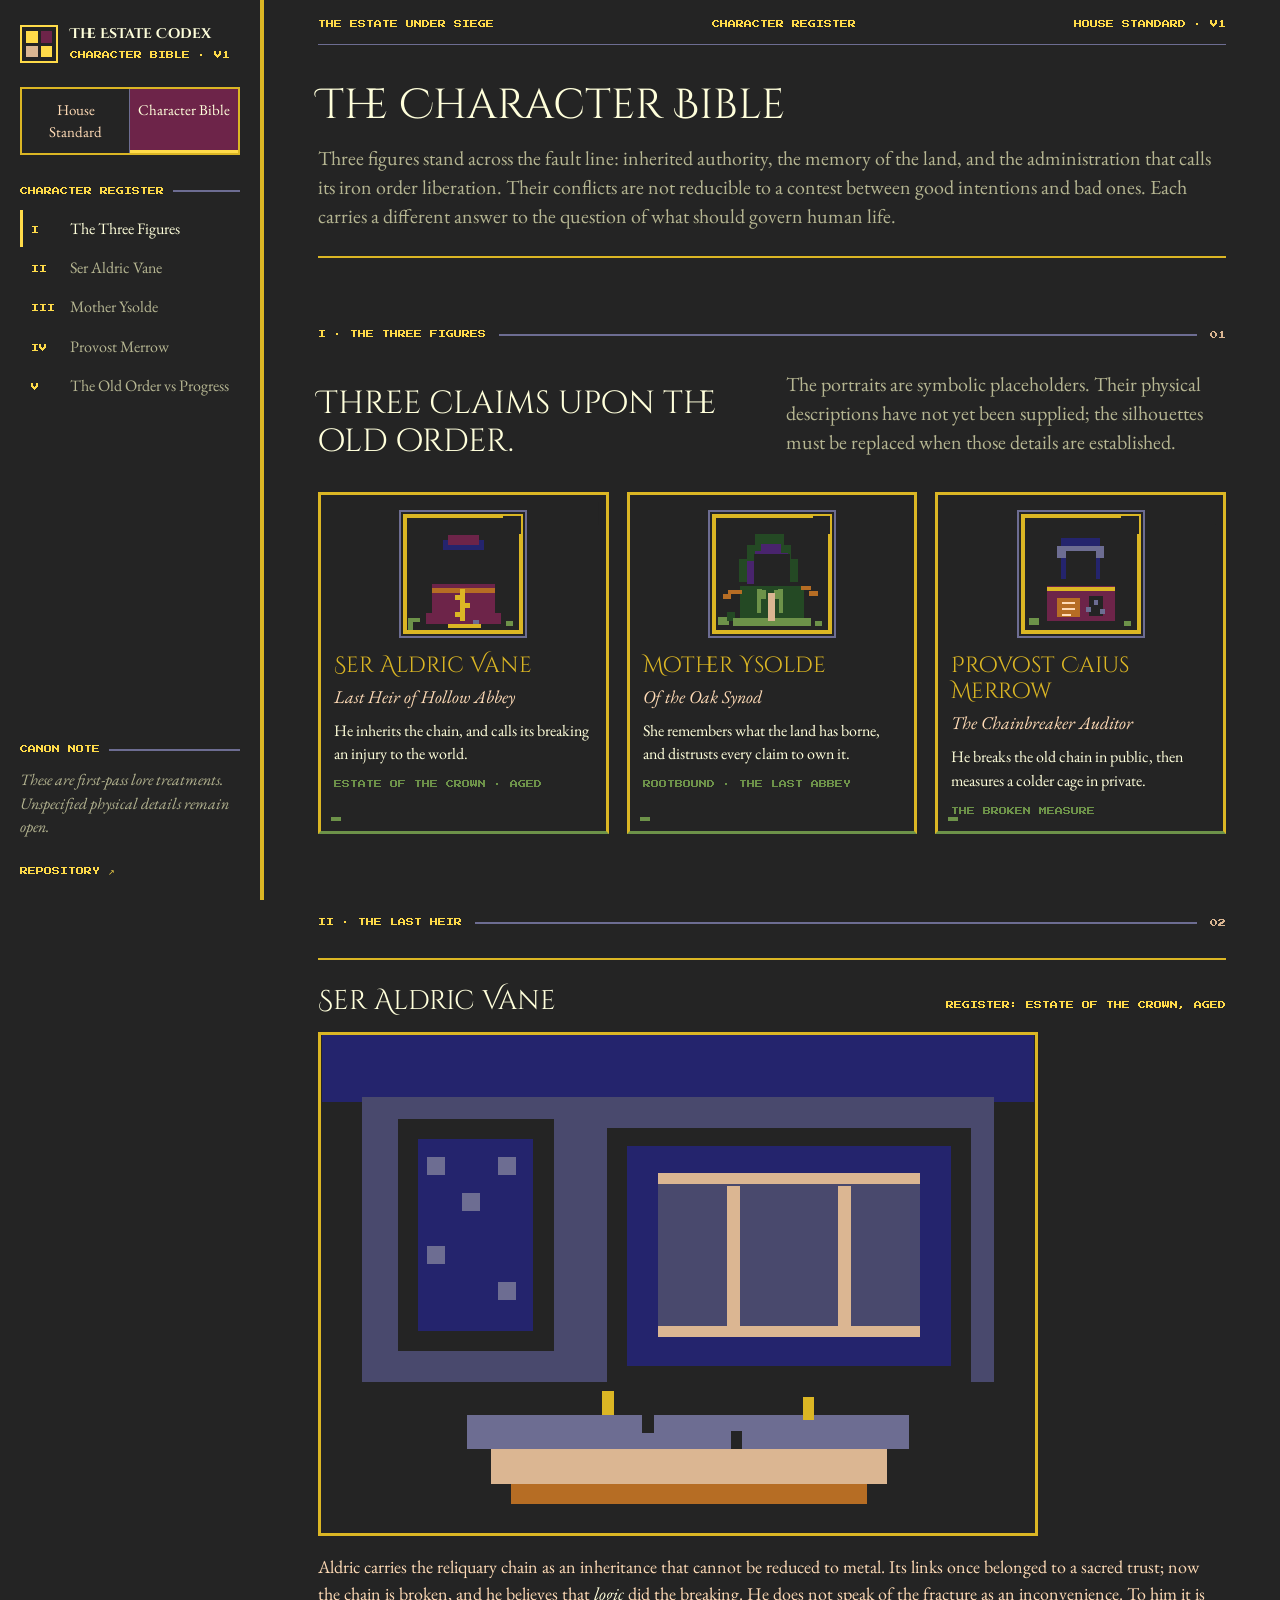
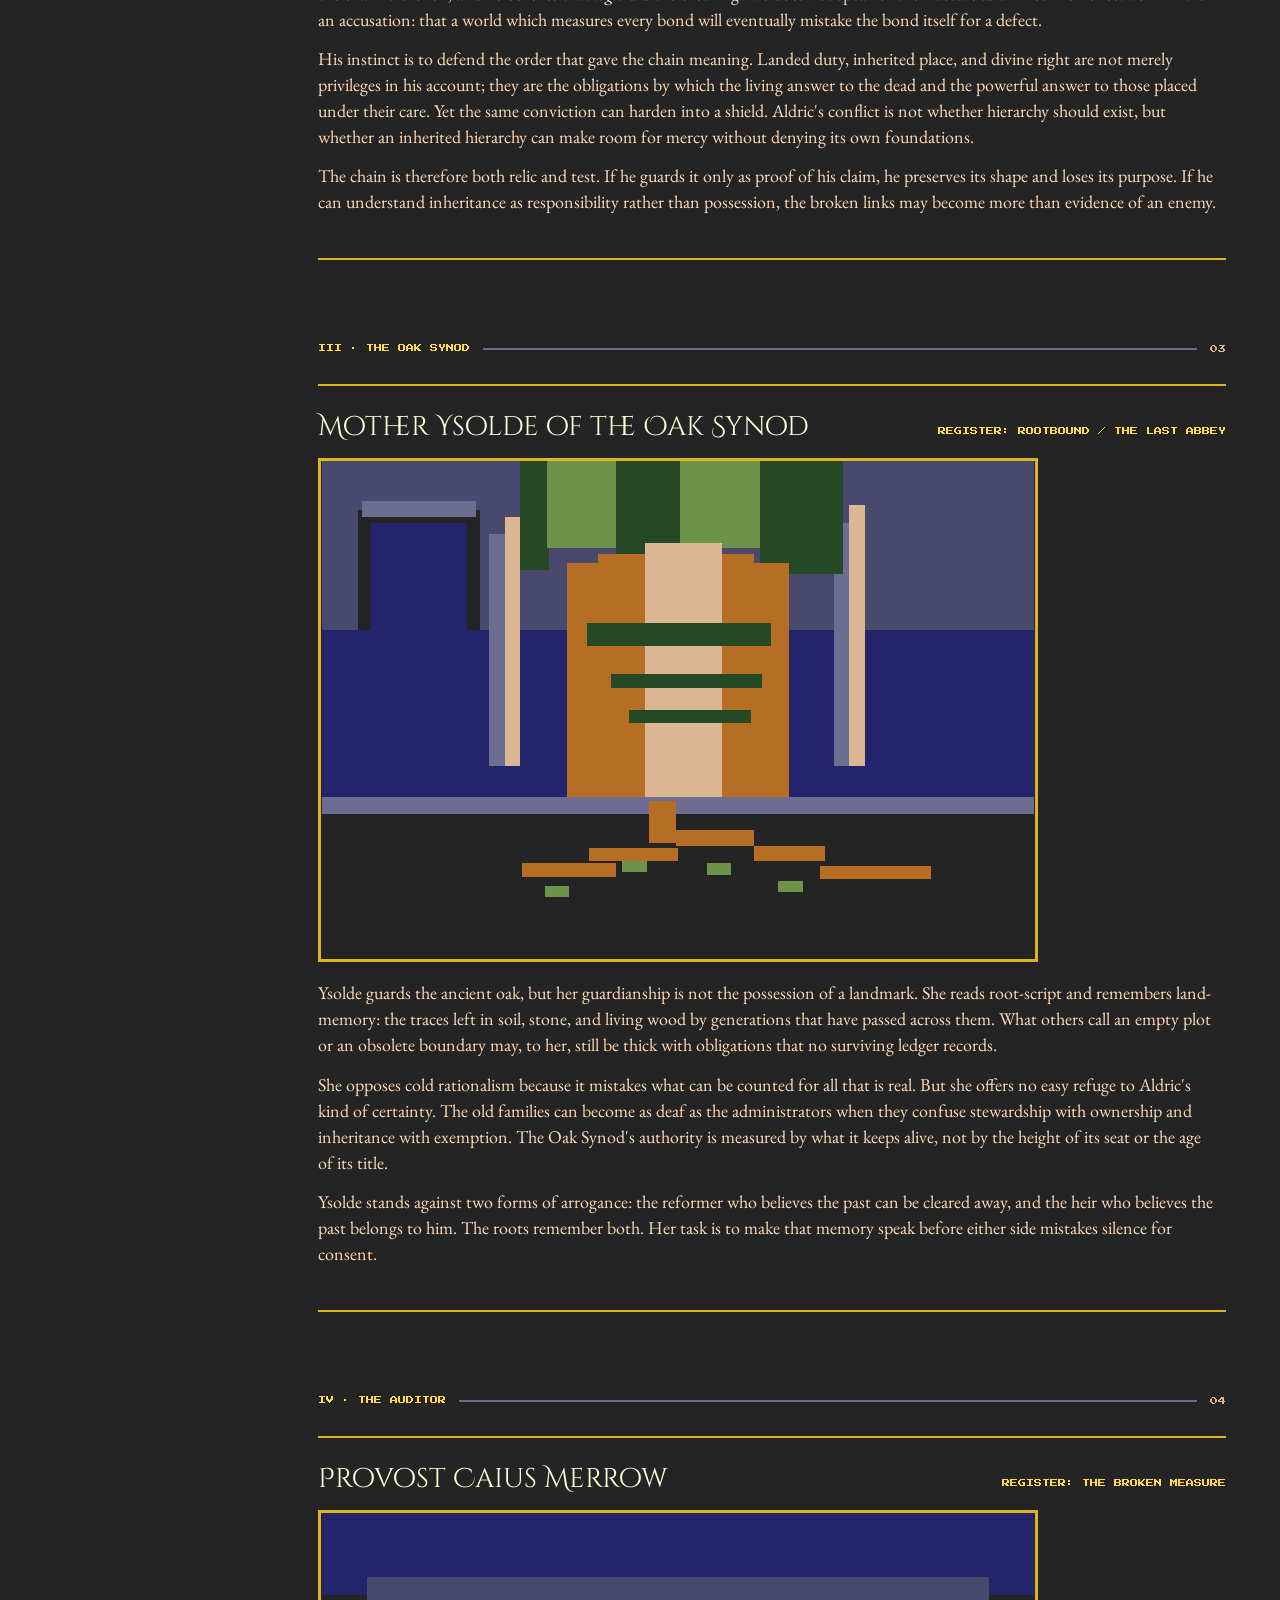
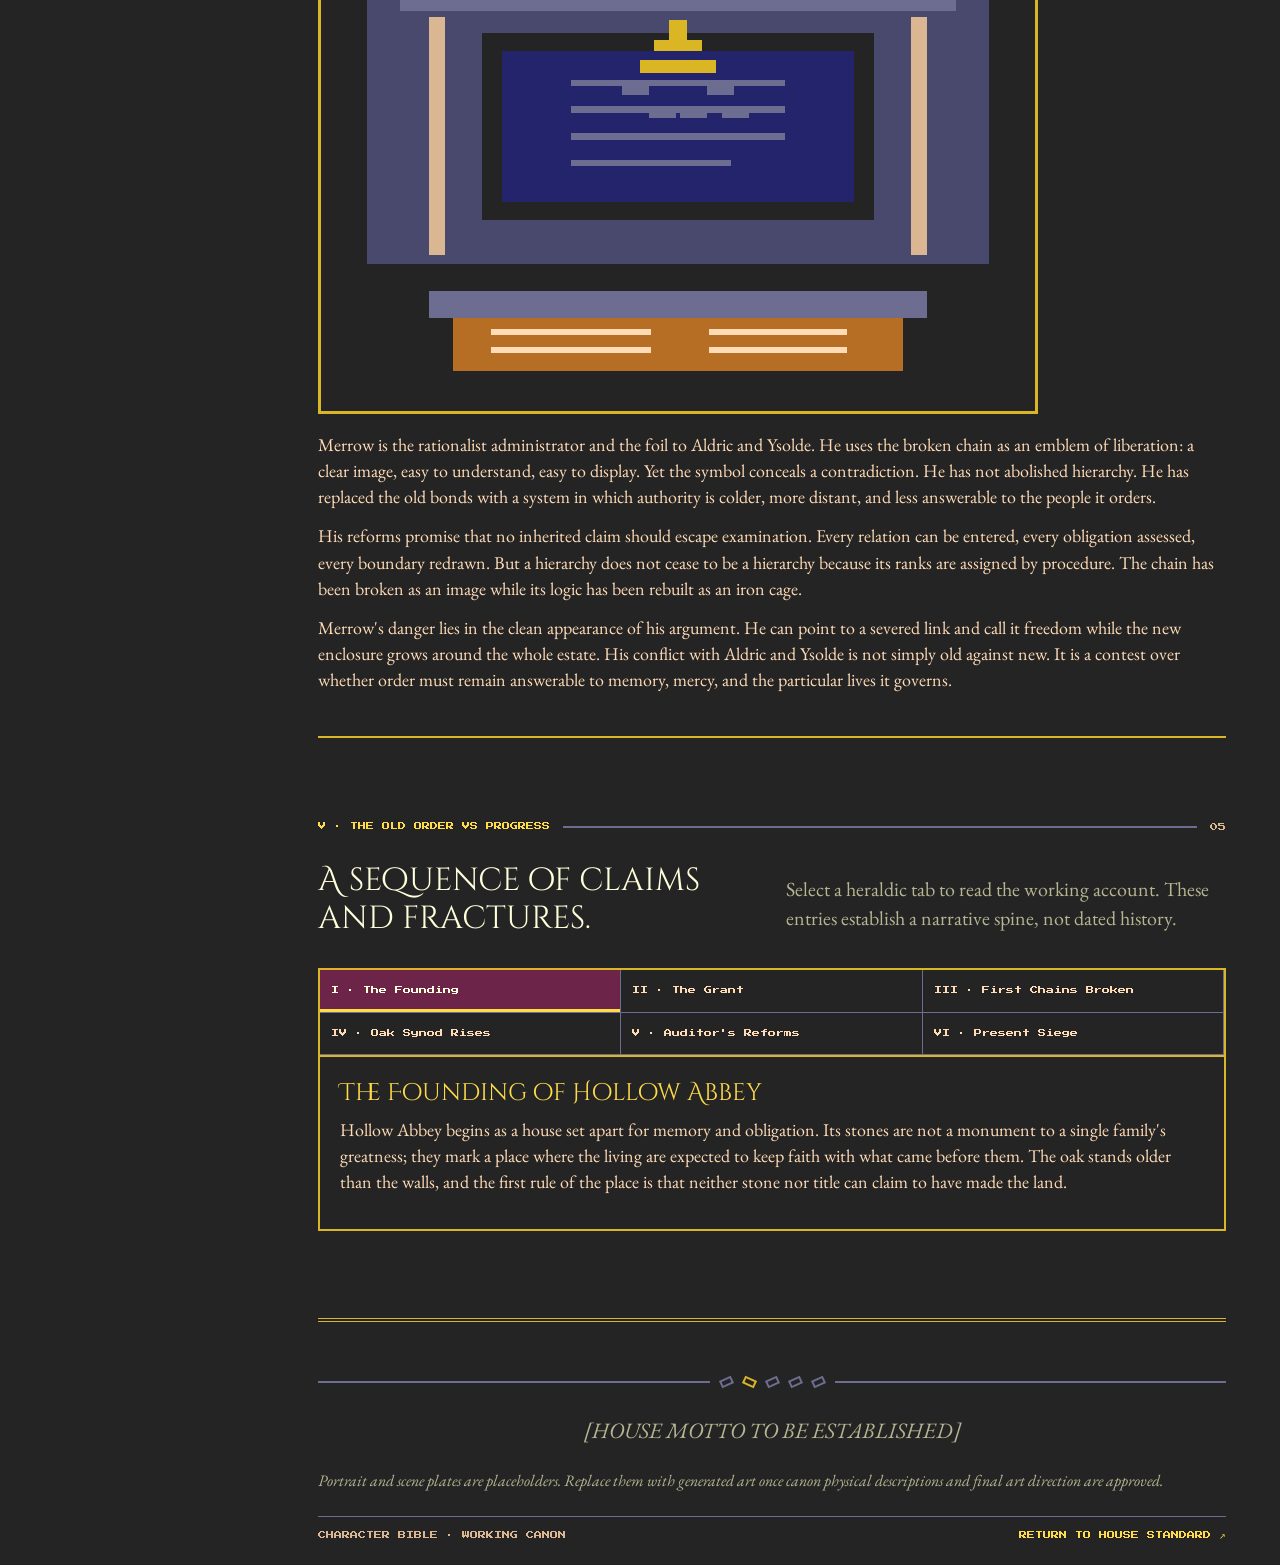
==== Character-Bible.html @ b871f26f "Add Character Bible with lore, portrait placeholders, and timeline" ====
<!doctype html>
<html lang="en">
<head>
  <meta charset="utf-8">
  <meta name="viewport" content="width=device-width, initial-scale=1">
  <meta name="theme-color" content="#242424">
  <meta name="description" content="Character Bible for The Estate Under Siege: Ser Aldric Vane, Mother Ysolde of the Oak Synod, and Provost Caius Merrow.">
  <title>Character Bible — The Estate Codex</title>
  <link rel="preconnect" href="https://fonts.googleapis.com">
  <link rel="preconnect" href="https://fonts.gstatic.com" crossorigin>
  <link href="https://fonts.googleapis.com/css2?family=Cinzel+Decorative:wght@400;700&family=EB+Garamond:wght@400;500;600;700&family=Press+Start+2P&display=swap" rel="stylesheet">
  <link rel="stylesheet" href="styles.css">
</head>
<body>
  <a class="skip-link" href="#main">Skip to the character bible</a>

  <aside class="rail" id="rail">
    <a class="brand" href="House-Standard.html" aria-label="The Estate Codex House Standard">
      <span class="brand-mark" aria-hidden="true"><span></span><span></span><span></span><span></span></span>
      <span class="brand-copy"><strong>The Estate Codex</strong><small>CHARACTER BIBLE · V1</small></span>
    </a>

    <div class="page-switch" aria-label="Codex pages">
      <a href="House-Standard.html">House Standard</a>
      <a href="Character-Bible.html" aria-current="page">Character Bible</a>
    </div>

    <div class="rail-rule"><span>CHARACTER REGISTER</span></div>
    <nav class="primary-nav" aria-label="Character Bible navigation">
      <a href="#roll"><span class="nav-number">I</span> The Three Figures</a>
      <a href="#aldric"><span class="nav-number">II</span> Ser Aldric Vane</a>
      <a href="#ysolde"><span class="nav-number">III</span> Mother Ysolde</a>
      <a href="#merrow"><span class="nav-number">IV</span> Provost Merrow</a>
      <a href="#timeline"><span class="nav-number">V</span> The Old Order vs Progress</a>
    </nav>

    <div class="rail-bottom">
      <div class="rail-rule"><span>CANON NOTE</span></div>
      <p>These are first-pass lore treatments. Unspecified physical details remain open.</p>
      <a class="rail-repo" href="https://github.com/Tilded/estate-codex" target="_blank" rel="noreferrer">REPOSITORY ↗</a>
    </div>
  </aside>

  <button class="mobile-menu" id="menu-toggle" type="button" aria-expanded="false" aria-controls="rail">INDEX</button>

  <main id="main">
    <header class="masthead">
      <div class="masthead-line">
        <span>THE ESTATE UNDER SIEGE</span>
        <span>CHARACTER REGISTER</span>
        <span>HOUSE STANDARD · V1</span>
      </div>
      <div class="page-intro">
        <h1>The Character Bible</h1>
        <p>Three figures stand across the fault line: inherited authority, the memory of the land, and the administration that calls its iron order liberation. Their conflicts are not reducible to a contest between good intentions and bad ones. Each carries a different answer to the question of what should govern human life.</p>
      </div>
    </header>

    <section class="codex-section" id="roll">
      <div class="section-heading">
        <span class="chapter">I · THE THREE FIGURES</span>
        <span class="section-rule"></span>
        <span class="folio">01</span>
      </div>
      <div class="section-intro">
        <h2>Three claims upon the old order.</h2>
        <p>The portraits are symbolic placeholders. Their physical descriptions have not yet been supplied; the silhouettes must be replaced when those details are established.</p>
      </div>

      <div class="character-grid">
        <article class="character-card">
          <img class="character-portrait" src="assets/character-aldric-portrait.svg" width="128" height="128" alt="Symbolic anonymous bust placeholder for Ser Aldric Vane, with a reliquary chain and chipped gilt frame. Physical features are intentionally unspecified.">
          <h3>Ser Aldric Vane</h3>
          <p class="character-title">Last Heir of Hollow Abbey</p>
          <p class="character-hook">He inherits the chain, and calls its breaking an injury to the world.</p>
          <span class="card-register">ESTATE OF THE CROWN · AGED</span>
        </article>

        <article class="character-card">
          <img class="character-portrait" src="assets/character-ysolde-portrait.svg" width="128" height="128" alt="Symbolic anonymous bust placeholder for Mother Ysolde, framed by oak roots and moss. Physical features are intentionally unspecified.">
          <h3>Mother Ysolde</h3>
          <p class="character-title">Of the Oak Synod</p>
          <p class="character-hook">She remembers what the land has borne, and distrusts every claim to own it.</p>
          <span class="card-register">ROOTBOUND · THE LAST ABBEY</span>
        </article>

        <article class="character-card">
          <img class="character-portrait" src="assets/character-merrow-portrait.svg" width="128" height="128" alt="Symbolic anonymous bust placeholder for Provost Caius Merrow, with ledger and broken-chain device. Physical features are intentionally unspecified.">
          <h3>Provost Caius Merrow</h3>
          <p class="character-title">The Chainbreaker Auditor</p>
          <p class="character-hook">He breaks the old chain in public, then measures a colder cage in private.</p>
          <span class="card-register">THE BROKEN MEASURE</span>
        </article>
      </div>
    </section>

    <section class="codex-section" id="aldric">
      <div class="section-heading">
        <span class="chapter">II · THE LAST HEIR</span>
        <span class="section-rule"></span>
        <span class="folio">02</span>
      </div>
      <article class="lore-entry">
        <div class="lore-entry-head">
          <h3>Ser Aldric Vane</h3>
          <span>REGISTER: ESTATE OF THE CROWN, AGED</span>
        </div>
        <img class="lore-scene" src="assets/lore-aldric.svg" width="320" height="224" alt="Placeholder scene of a neglected manor chamber, a reliquary chain laid across a stone table, and a storm darkening the high window.">
        <div class="lore-copy">
          <!-- Lore prose is an interpretive first draft from the supplied character hook, not an established chronology or added biography. -->
          <p>Aldric carries the reliquary chain as an inheritance that cannot be reduced to metal. Its links once belonged to a sacred trust; now the chain is broken, and he believes that <em>logic</em> did the breaking. He does not speak of the fracture as an inconvenience. To him it is an accusation: that a world which measures every bond will eventually mistake the bond itself for a defect.</p>
          <p>His instinct is to defend the order that gave the chain meaning. Landed duty, inherited place, and divine right are not merely privileges in his account; they are the obligations by which the living answer to the dead and the powerful answer to those placed under their care. Yet the same conviction can harden into a shield. Aldric's conflict is not whether hierarchy should exist, but whether an inherited hierarchy can make room for mercy without denying its own foundations.</p>
          <p>The chain is therefore both relic and test. If he guards it only as proof of his claim, he preserves its shape and loses its purpose. If he can understand inheritance as responsibility rather than possession, the broken links may become more than evidence of an enemy.</p>
        </div>
      </article>
    </section>

    <section class="codex-section" id="ysolde">
      <div class="section-heading">
        <span class="chapter">III · THE OAK SYNOD</span>
        <span class="section-rule"></span>
        <span class="folio">03</span>
      </div>
      <article class="lore-entry">
        <div class="lore-entry-head">
          <h3>Mother Ysolde of the Oak Synod</h3>
          <span>REGISTER: ROOTBOUND / THE LAST ABBEY</span>
        </div>
        <img class="lore-scene" src="assets/lore-ysolde.svg" width="320" height="224" alt="Placeholder scene of an ancient oak rising through a ruined abbey court, its roots crossing old stone and carrying root-script.">
        <div class="lore-copy">
          <!-- Physical appearance, age, and biography remain unspecified; the scene expresses only her supplied office and beliefs. -->
          <p>Ysolde guards the ancient oak, but her guardianship is not the possession of a landmark. She reads root-script and remembers land-memory: the traces left in soil, stone, and living wood by generations that have passed across them. What others call an empty plot or an obsolete boundary may, to her, still be thick with obligations that no surviving ledger records.</p>
          <p>She opposes cold rationalism because it mistakes what can be counted for all that is real. But she offers no easy refuge to Aldric's kind of certainty. The old families can become as deaf as the administrators when they confuse stewardship with ownership and inheritance with exemption. The Oak Synod's authority is measured by what it keeps alive, not by the height of its seat or the age of its title.</p>
          <p>Ysolde stands against two forms of arrogance: the reformer who believes the past can be cleared away, and the heir who believes the past belongs to him. The roots remember both. Her task is to make that memory speak before either side mistakes silence for consent.</p>
        </div>
      </article>
    </section>

    <section class="codex-section" id="merrow">
      <div class="section-heading">
        <span class="chapter">IV · THE AUDITOR</span>
        <span class="section-rule"></span>
        <span class="folio">04</span>
      </div>
      <article class="lore-entry">
        <div class="lore-entry-head">
          <h3>Provost Caius Merrow</h3>
          <span>REGISTER: THE BROKEN MEASURE</span>
        </div>
        <img class="lore-scene" src="assets/lore-merrow.svg" width="320" height="224" alt="Placeholder scene of a severe stone administrative chamber, a ledger table, and a broken-chain emblem enclosed by rigid iron-grey geometry.">
        <div class="lore-copy">
          <!-- The chamber and ledger are visual proposals for an auditor, not established props in the supplied canon. -->
          <p>Merrow is the rationalist administrator and the foil to Aldric and Ysolde. He uses the broken chain as an emblem of liberation: a clear image, easy to understand, easy to display. Yet the symbol conceals a contradiction. He has not abolished hierarchy. He has replaced the old bonds with a system in which authority is colder, more distant, and less answerable to the people it orders.</p>
          <p>His reforms promise that no inherited claim should escape examination. Every relation can be entered, every obligation assessed, every boundary redrawn. But a hierarchy does not cease to be a hierarchy because its ranks are assigned by procedure. The chain has been broken as an image while its logic has been rebuilt as an iron cage.</p>
          <p>Merrow's danger lies in the clean appearance of his argument. He can point to a severed link and call it freedom while the new enclosure grows around the whole estate. His conflict with Aldric and Ysolde is not simply old against new. It is a contest over whether order must remain answerable to memory, mercy, and the particular lives it governs.</p>
        </div>
      </article>
    </section>

    <section class="codex-section" id="timeline">
      <div class="section-heading">
        <span class="chapter">V · THE OLD ORDER VS PROGRESS</span>
        <span class="section-rule"></span>
        <span class="folio">05</span>
      </div>
      <div class="section-intro">
        <h2>A sequence of claims and fractures.</h2>
        <p>Select a heraldic tab to read the working account. These entries establish a narrative spine, not dated history.</p>
      </div>

      <!-- Timeline order is a provisional sequence based on the requested headings. No dates, exact chronology, or causal details were supplied, so none are invented here. -->
      <div class="timeline-tabs" role="tablist" aria-label="Old Order versus Progress timeline">
        <button class="timeline-tab" id="tab-founding" type="button" role="tab" aria-selected="true" aria-controls="panel-founding" data-timeline-tab="founding">I · The Founding</button>
        <button class="timeline-tab" id="tab-grant" type="button" role="tab" aria-selected="false" aria-controls="panel-grant" data-timeline-tab="grant">II · The Grant</button>
        <button class="timeline-tab" id="tab-chains" type="button" role="tab" aria-selected="false" aria-controls="panel-chains" data-timeline-tab="chains">III · First Chains Broken</button>
        <button class="timeline-tab" id="tab-synod" type="button" role="tab" aria-selected="false" aria-controls="panel-synod" data-timeline-tab="synod">IV · Oak Synod Rises</button>
        <button class="timeline-tab" id="tab-reforms" type="button" role="tab" aria-selected="false" aria-controls="panel-reforms" data-timeline-tab="reforms">V · Auditor's Reforms</button>
        <button class="timeline-tab" id="tab-siege" type="button" role="tab" aria-selected="false" aria-controls="panel-siege" data-timeline-tab="siege">VI · Present Siege</button>
      </div>

      <section class="timeline-panel active" id="panel-founding" role="tabpanel" aria-labelledby="tab-founding" data-timeline-panel="founding">
        <h3>The Founding of Hollow Abbey</h3>
        <p>Hollow Abbey begins as a house set apart for memory and obligation. Its stones are not a monument to a single family's greatness; they mark a place where the living are expected to keep faith with what came before them. The oak stands older than the walls, and the first rule of the place is that neither stone nor title can claim to have made the land.</p>
      </section>
      <section class="timeline-panel" id="panel-grant" role="tabpanel" aria-labelledby="tab-grant" data-timeline-panel="grant">
        <h3>The Granting of the Estate</h3>
        <p>The estate is granted into hereditary keeping. Its authority is framed as a charge as much as a right: land must be tended, the house maintained, and the wider community held within a durable order. The grant becomes the foundation of Aldric's inheritance, but it also sets the question that will trouble him: whether the heir serves the trust, or the trust serves the heir.</p>
      </section>
      <section class="timeline-panel" id="panel-chains" role="tabpanel" aria-labelledby="tab-chains" data-timeline-panel="chains">
        <h3>The First Chains Broken</h3>
        <p>Reformers take the broken chain as their sign. They describe inherited obligations as restraints and present severance as proof of freedom. The old order sees the act differently: a bond has been cut before anyone has accounted for what it held together. The dispute begins to turn on the meaning of the chain itself.</p>
      </section>
      <section class="timeline-panel" id="panel-synod" role="tabpanel" aria-labelledby="tab-synod" data-timeline-panel="synod">
        <h3>The Oak Synod Rises</h3>
        <p>The guardians of the oak make the land's memory part of the dispute. Through root-script and land-memory, Ysolde gives voice to continuities that neither an estate charter nor an auditor's register can fully contain. The Synod refuses both the rationalist's clean slate and the heir's claim that inherited authority is beyond correction.</p>
      </section>
      <section class="timeline-panel" id="panel-reforms" role="tabpanel" aria-labelledby="tab-reforms" data-timeline-panel="reforms">
        <h3>The Auditor's Reforms</h3>
        <p>Merrow's administration takes the language of liberation and gives it a new architecture. Procedure replaces inherited discretion; the broken chain becomes an official emblem. Yet the new order concentrates authority in the hand that measures and records. What was advertised as the end of hierarchy becomes a hierarchy with fewer visible bonds and fewer places to appeal.</p>
      </section>
      <section class="timeline-panel" id="panel-siege" role="tabpanel" aria-labelledby="tab-siege" data-timeline-panel="siege">
        <h3>The Present Siege</h3>
        <p>The estate still stands. One wing is neglected, the old foundations are under pressure, and the storm has reached the pediment. Aldric holds the reliquary chain; Ysolde guards the oak's memory; Merrow's reforms press upon the house from within. The outcome remains unwritten. The question is no longer whether the old order can remain untouched, but what it must answer for if it is to endure.</p>
      </section>
    </section>

    <footer class="colophon">
      <div class="chain-divider" aria-hidden="true"><span></span><span></span><span></span><span></span><span></span></div>
      <p class="house-motto">[HOUSE MOTTO TO BE ESTABLISHED]</p>
      <p class="swap-note">Portrait and scene plates are placeholders. Replace them with generated art once canon physical descriptions and final art direction are approved.</p>
      <div class="colophon-bottom">
        <span>CHARACTER BIBLE · WORKING CANON</span>
        <a href="House-Standard.html">RETURN TO HOUSE STANDARD ↗</a>
      </div>
    </footer>
  </main>
  <script src="script.js"></script>
</body>
</html>
---- styles.css ----
:root {
  --black:      #242424;
  --ink:        #242424;
  --night:      #24246D;
  --navy:       #24246D;
  --storm:      #49496D;
  --limestone:  #B6B692;
  --stone:      #DBB692;
  --parchment:  #FFDBB6;
  --bone:       #FFFFDB;
  --gold:       #DBB624;
  --gilt:       #FFDB49;
  --bronze:     #B66D24;
  --oxblood:    #6D2449;
  --tyrian:     #6D2449;
  --evergreen:  #244924;
  --moss:       #6D9249;
  --iron:       #6D6D92;
  --amber:      #FFB624;
  --violet:     #49246D;
  --line:       #6D6D92;
  --body-font:    "EB Garamond", Georgia, serif;
  --display-font: "Cinzel Decorative", Georgia, serif;
  --pixel-font:   "Press Start 2P", monospace;
  color-scheme: dark;
}

* { box-sizing: border-box; border-radius: 0 !important; }
html { scroll-behavior: smooth; scroll-padding-top: 24px; }
body {
  margin: 0;
  background: var(--black);
  color: var(--parchment);
  font-family: var(--body-font);
  font-size: 18px;
  line-height: 1.45;
}
a { color: var(--gilt); text-decoration-thickness: 1px; text-underline-offset: 4px; }
a:hover { color: var(--bone); }
button { font: inherit; }
::selection { background: var(--oxblood); color: var(--bone); }
.skip-link {
  position: fixed;
  left: -9999px;
  top: 8px;
  z-index: 1000;
  padding: 10px 14px;
  background: var(--parchment);
  color: var(--black);
}
.skip-link:focus { left: 8px; }
:focus-visible { outline: 2px solid var(--gilt); outline-offset: 4px; }

.rail {
  position: fixed;
  inset: 0 auto 0 0;
  z-index: 30;
  width: 264px;
  padding: 25px 20px 18px;
  display: flex;
  flex-direction: column;
  background: var(--black);
  border-right: 4px solid var(--gold);
}
.brand { display: flex; align-items: center; gap: 12px; color: var(--bone); text-decoration: none; }
.brand-mark {
  width: 38px;
  height: 38px;
  flex: 0 0 38px;
  display: grid;
  grid-template-columns: repeat(2, 1fr);
  grid-template-rows: repeat(2, 1fr);
  border: 2px solid var(--gilt);
  padding: 4px;
  gap: 3px;
}
.brand-mark span:nth-child(1), .brand-mark span:nth-child(4) { background: var(--gilt); }
.brand-mark span:nth-child(2) { background: var(--oxblood); }
.brand-mark span:nth-child(3) { background: var(--stone); }
.brand-copy strong { display: block; font-family: var(--display-font); font-size: 14px; line-height: 1.35; }
.brand-copy small { display: block; margin-top: 5px; color: var(--gilt); font: 8px/1.7 var(--pixel-font); }
.page-switch {
  display: grid;
  grid-template-columns: 1fr 1fr;
  margin-top: 24px;
  border: 2px solid var(--gold);
}
.page-switch a {
  display: block;
  padding: 10px 7px;
  color: var(--parchment);
  text-align: center;
  text-decoration: none;
  font-size: 15px;
  border-right: 1px solid var(--line);
}
.page-switch a:last-child { border-right: 0; }
.page-switch a[aria-current="page"], .page-switch a:hover {
  color: var(--bone);
  background: var(--oxblood);
  box-shadow: inset 0 -3px 0 var(--gilt);
}
.rail-rule { display: flex; align-items: center; gap: 9px; margin: 30px 0 12px; color: var(--gilt); }
.rail-rule::after { content: ""; height: 2px; background: var(--line); flex: 1; }
.rail-rule span { font: 8px/1.7 var(--pixel-font); white-space: nowrap; }
.primary-nav { display: flex; flex-direction: column; gap: 2px; }
.primary-nav a {
  display: flex;
  align-items: baseline;
  gap: 11px;
  padding: 7px 8px;
  color: var(--limestone);
  text-decoration: none;
  border-left: 3px solid transparent;
  font-size: 16px;
}
.primary-nav a:hover, .primary-nav a.active {
  color: var(--bone);
  background: var(--ink);
  border-left-color: var(--gilt);
}
.nav-number { width: 28px; color: var(--gilt); font: 8px var(--pixel-font); }
.rail-bottom { margin-top: auto; }
.rail-bottom .rail-rule { margin-top: 20px; }
.rail-bottom p { margin: 10px 0 18px; color: var(--limestone); font-size: 16px; font-style: italic; }
.rail-repo { color: var(--gilt); font: 8px/1.7 var(--pixel-font); text-decoration: none; }

.mobile-menu {
  display: none;
  position: fixed;
  z-index: 50;
  right: 12px;
  top: 12px;
  padding: 12px 14px;
  background: var(--oxblood);
  border: 2px solid var(--gilt);
  color: var(--bone);
  font: 8px var(--pixel-font);
  cursor: pointer;
}

main { margin-left: 264px; max-width: 1540px; padding: 0 54px; }
.masthead { padding-top: 18px; }
.masthead-line {
  display: flex;
  justify-content: space-between;
  gap: 12px;
  flex-wrap: wrap;
  padding: 0 0 12px;
  border-bottom: 1px solid var(--line);
  color: var(--gilt);
  font: 8px/1.7 var(--pixel-font);
}
.hero {
  position: relative;
  margin-top: 18px;
  min-height: 360px;
  overflow: hidden;
  border: 4px solid var(--gold);
  background: var(--black);
  box-shadow: 6px 6px 0 var(--ink);
}
.hero-image {
  position: absolute;
  inset: 0;
  width: 100%;
  height: 100%;
  object-fit: cover;
  image-rendering: pixelated;
}
.hero-copy {
  position: relative;
  z-index: 1;
  width: min(43%, 430px);
  padding: 45px 0 38px 34px;
}
.hero h1 { margin: 0; color: var(--bone); font: 400 clamp(30px, 4vw, 48px)/1.12 var(--display-font); }
.hero h1 em { color: var(--gilt); font-style: normal; }
.hero-deck { max-width: 330px; margin: 17px 0 23px; color: var(--parchment); font-size: 22px; line-height: 1.2; }
.hero-actions { display: flex; flex-wrap: wrap; align-items: center; gap: 18px; }
.seal-link {
  display: inline-block;
  padding: 11px 13px;
  border: 2px solid var(--gilt);
  background: var(--oxblood);
  color: var(--bone);
  font: 8px var(--pixel-font);
  text-decoration: none;
  box-shadow: 3px 3px 0 var(--ink);
}
.seal-link span { margin-left: 8px; color: var(--gilt); }
.text-link { font: 8px var(--pixel-font); color: var(--parchment); text-decoration: none; }
.hero-caption {
  position: absolute;
  z-index: 2;
  right: 10px;
  bottom: 8px;
  color: var(--parchment);
  font: 8px/1.7 var(--pixel-font);
  text-align: right;
  text-shadow: 2px 2px var(--black);
}
.opening-note { display: flex; align-items: stretch; gap: 17px; margin: 22px 0 0; max-width: 920px; }
.opening-rule { display: block; flex: 0 0 5px; background: var(--oxblood); border-left: 1px solid var(--gilt); }
.opening-note p { margin: 0; color: var(--limestone); font-size: 20px; font-style: italic; }

.codex-section { padding: 70px 0 12px; scroll-margin-top: 15px; }
.section-heading { display: flex; align-items: center; gap: 13px; margin-bottom: 28px; }
.chapter { color: var(--gilt); font: 8px/1.7 var(--pixel-font); white-space: nowrap; }
.section-rule { height: 2px; background: var(--line); flex: 1; }
.folio { color: var(--stone); font: 8px var(--pixel-font); }
.charter-grid { display: grid; grid-template-columns: minmax(220px, .85fr) 1.4fr; gap: 50px; }
h2, h3, p { overflow-wrap: break-word; }
.charter-grid h2, .section-intro h2 {
  margin: 0;
  color: var(--bone);
  font: 400 clamp(27px, 3vw, 32px)/1.2 var(--display-font);
}
.lead { margin: 18px 0 0; color: var(--gilt); font-size: 23px; }
.charter-copy p { margin: 0 0 15px; max-width: 730px; }
.charter-copy strong { color: var(--bone); font-weight: 600; }
blockquote {
  margin: 23px 0;
  padding: 7px 0 7px 20px;
  border-left: 4px solid var(--gold);
  color: var(--bone);
  font: italic 25px/1.25 var(--body-font);
}
.document-link { display: inline-flex; gap: 11px; align-items: center; margin-top: 7px; color: var(--gilt); font-size: 18px; }
.document-link span { font: 8px var(--pixel-font); }
.principle-strip {
  display: grid;
  grid-template-columns: repeat(4, 1fr);
  margin-top: 42px;
  border-top: 2px solid var(--gold);
  border-bottom: 2px solid var(--gold);
  background: var(--ink);
}
.principle-strip div { display: flex; gap: 12px; align-items: center; padding: 16px 12px; border-right: 1px solid var(--line); }
.principle-strip div:last-child { border-right: 0; }
.principle-strip b { color: var(--gilt); font: 8px var(--pixel-font); }
.principle-strip span { color: var(--parchment); font: 8px/1.8 var(--pixel-font); }

.section-intro { display: flex; align-items: end; justify-content: space-between; gap: 35px; margin-bottom: 30px; }
.section-intro h2 { max-width: 560px; }
.section-intro p { max-width: 440px; margin: 0 0 5px; color: var(--limestone); font-size: 20px; }
.register { display: grid; grid-template-columns: minmax(240px, 44%) 1fr; gap: 28px; padding: 21px 0; border-top: 1px solid var(--line); }
.register:last-child { border-bottom: 1px solid var(--line); }
.register-art { position: relative; border: 3px solid var(--gold); background: var(--black); align-self: start; }
.register-art img { display: block; width: 100%; image-rendering: pixelated; }
.art-stamp { position: absolute; left: 8px; top: 8px; padding: 7px 8px; background: var(--black); border: 1px solid var(--gilt); color: var(--gilt); font: 8px/1.7 var(--pixel-font); }
.register-kicker { color: var(--gilt); font: 8px/1.7 var(--pixel-font); }
.register-text h3 { margin: 7px 0 0; color: var(--bone); font: 400 29px/1.2 var(--display-font); }
.register-subtitle { margin: 5px 0 13px !important; color: var(--parchment) !important; font-size: 21px !important; font-style: italic; }
.register-text p { margin: 0 0 12px; color: var(--parchment); }
.warning-line { padding-left: 12px; border-left: 3px solid var(--oxblood); color: var(--limestone) !important; font-size: 17px; }

.spec-table { border-top: 2px solid var(--gold); }
.spec-row { display: grid; grid-template-columns: minmax(170px, .65fr) 1.5fr; gap: 20px; padding: 12px 14px; border-bottom: 1px solid var(--line); }
.spec-row:nth-child(odd) { background: var(--ink); }
.spec-row span { color: var(--limestone); }
.spec-row strong { color: var(--bone); font-weight: 600; }
.technical-note {
  display: flex;
  align-items: start;
  gap: 17px;
  margin: 25px 0 18px;
  padding: 17px 18px;
  border: 2px solid var(--gold);
  border-left: 6px solid var(--oxblood);
  background: var(--ink);
}
.note-mark { color: var(--gilt); font: 22px var(--display-font); }
.technical-note strong { color: var(--bone); }
.technical-note p { margin: 5px 0 0; color: var(--limestone); }

.palette-register { padding: 17px 0 18px; border-top: 1px solid var(--line); }
.palette-register:last-of-type { border-bottom: 1px solid var(--line); }
.palette-heading { display: flex; gap: 14px; align-items: center; margin-bottom: 12px; }
.palette-heading > span { width: 48px; height: 38px; display: grid; place-items: center; border: 2px solid var(--gilt); color: var(--gilt); font: 8px var(--pixel-font); }
.palette-heading h3 { margin: 0; color: var(--bone); font: 400 24px var(--display-font); }
.palette-heading small { color: var(--limestone); font-size: 16px; }
.swatches { display: grid; grid-template-columns: repeat(16, minmax(0, 1fr)); border: 2px solid var(--gold); gap: 1px; background: var(--black); padding: 2px; }
.swatches i { display: block; aspect-ratio: 1.25 / 1; background: var(--sw); }
.palette-register p { margin: 9px 0 0; color: var(--limestone); font-size: 17px; }
.palette-note { margin: 23px 0 10px; padding: 12px 14px; border-left: 4px solid var(--gilt); background: var(--ink); color: var(--limestone); }
.palette-note strong { color: var(--bone); }

.atlas-grid { display: grid; grid-template-columns: repeat(3, 1fr); border-top: 2px solid var(--gold); border-left: 1px solid var(--line); }
.atlas-item { padding: 17px 17px 19px; border-right: 1px solid var(--line); border-bottom: 1px solid var(--line); background: var(--ink); }
.atlas-item b { color: var(--gilt); font: 8px var(--pixel-font); }
.atlas-item h3 { margin: 10px 0 4px; color: var(--bone); font: 400 21px var(--display-font); }
.atlas-item p { margin: 0; color: var(--limestone); font-size: 17px; }

.type-specimen { display: grid; grid-template-columns: 1fr 1.2fr .8fr; border-top: 2px solid var(--gold); border-bottom: 2px solid var(--gold); background: var(--ink); }
.type-specimen > div { padding: 22px 18px; border-right: 1px solid var(--line); }
.type-specimen > div:last-child { border-right: 0; }
.type-role { color: var(--gilt); font: 8px/1.7 var(--pixel-font); }
.type-display h2 { margin: 18px 0 12px; color: var(--bone); font: 400 29px/1.18 var(--display-font); }
.type-specimen p { color: var(--limestone); margin: 0; font-size: 17px; }
.type-reading .garamond-demo { margin: 20px 0 13px; color: var(--parchment); font: 23px/1.27 var(--body-font); }
.type-pixel p { margin: 24px 0 18px; color: var(--bone); font: 8px/2.2 var(--pixel-font); }
.type-pixel small { color: var(--limestone); font-size: 15px; }
.ornament-rule { display: flex; gap: 13px; align-items: center; margin: 31px 0 13px; color: var(--gilt); }
.ornament-rule i { height: 2px; flex: 1; background: var(--line); }
.ornament-note { max-width: 800px; color: var(--limestone); margin: 0; }

.adaptation-example { display: grid; grid-template-columns: 80px 1fr; gap: 22px; padding: 23px; border: 2px solid var(--gold); border-left: 7px solid var(--oxblood); background: var(--ink); }
.example-mark { color: var(--gilt); font: 8px/2 var(--pixel-font); }
.adaptation-example h3 { margin: 6px 0 10px; color: var(--bone); font: 400 29px var(--display-font); }
.adaptation-example p { max-width: 790px; margin: 0 0 10px; }
.fine-print { color: var(--stone); font-size: 16px; font-style: italic; }
.adaptation-columns { display: grid; grid-template-columns: repeat(3, 1fr); margin: 20px 0; border-top: 1px solid var(--line); border-bottom: 1px solid var(--line); }
.adaptation-columns div { padding: 16px 18px; border-right: 1px solid var(--line); }
.adaptation-columns div:last-child { border: 0; }
.adaptation-columns b { color: var(--gilt); font-family: var(--display-font); font-size: 19px; font-weight: 400; }
.adaptation-columns p { margin: 6px 0 0; color: var(--limestone); font-size: 17px; }

.authority-list { list-style: none; counter-reset: authority; padding: 0; margin: 0; border-top: 2px solid var(--gold); }
.authority-list li { counter-increment: authority; display: grid; grid-template-columns: 35px minmax(190px, .8fr) 1.4fr; gap: 12px; align-items: baseline; padding: 12px; border-bottom: 1px solid var(--line); }
.authority-list li::before { content: "0" counter(authority); color: var(--gilt); font: 8px var(--pixel-font); }
.authority-list b { color: var(--bone); font-weight: 600; }
.authority-list span { color: var(--limestone); }

.handoff-box { border: 2px solid var(--gold); background: var(--black); }
.handoff-top { display: flex; justify-content: space-between; gap: 10px; padding: 12px 15px; color: var(--gilt); background: var(--ink); border-bottom: 1px solid var(--line); font: 8px/1.7 var(--pixel-font); }
.handoff-box pre { white-space: pre-wrap; overflow-wrap: anywhere; margin: 0; padding: 20px; color: var(--parchment); font: 17px/1.45 var(--body-font); }
.copy-button {
  display: flex;
  justify-content: space-between;
  gap: 20px;
  width: 100%;
  padding: 13px 16px;
  border: 0;
  border-top: 2px solid var(--gold);
  background: var(--oxblood);
  color: var(--bone);
  cursor: pointer;
  font: 8px var(--pixel-font);
  text-align: left;
}
.copy-button:hover { background: var(--tyrian); }
.copy-button span { color: var(--gilt); }
.prompt-library { margin-top: 23px; border-top: 2px solid var(--gold); }
.prompt-library a { display: grid; grid-template-columns: 36px minmax(150px, .7fr) 1.5fr 76px; align-items: center; gap: 14px; padding: 14px 6px; border-bottom: 1px solid var(--line); color: var(--parchment); text-decoration: none; }
.prompt-library a:hover { background: var(--ink); color: var(--bone); }
.prompt-library a > span { color: var(--gilt); font: 8px var(--pixel-font); }
.prompt-library b { color: var(--bone); font: 400 19px var(--display-font); }
.prompt-library small { color: var(--limestone); font-size: 16px; }
.prompt-library em { color: var(--gilt); font: normal 8px var(--pixel-font); text-align: right; }

.colophon { margin-top: 75px; padding: 26px 0 22px; border-top: 4px double var(--gold); }
.colophon-title { color: var(--gilt); font: 20px var(--display-font); }
.colophon p { margin: 7px 0 24px; color: var(--limestone); font-style: italic; }
.colophon-bottom { display: flex; justify-content: space-between; flex-wrap: wrap; gap: 10px; padding-top: 12px; border-top: 1px solid var(--line); color: var(--stone); font: 8px/1.7 var(--pixel-font); }
.colophon-bottom a { color: var(--gilt); text-decoration: none; }

.page-intro { padding: 36px 0 25px; border-bottom: 2px solid var(--gold); }
.page-intro h1 { margin: 0; color: var(--bone); font: 400 clamp(30px, 4vw, 42px)/1.2 var(--display-font); }
.page-intro p { max-width: 900px; margin: 13px 0 0; color: var(--limestone); font-size: 20px; }
.character-grid { display: grid; grid-template-columns: repeat(3, minmax(0, 1fr)); gap: 18px; }
.character-card {
  position: relative;
  padding: 13px;
  border: 3px solid var(--gold);
  border-bottom-color: var(--moss);
  background: var(--ink);
  min-width: 0;
}
.character-card::before {
  content: "";
  position: absolute;
  top: 7px;
  right: 7px;
  width: 22px;
  height: 22px;
  border-top: 1px solid var(--black);
  border-right: 1px solid var(--black);
  clip-path: polygon(0 0, 100% 0, 100% 100%, 76% 100%, 76% 27%, 0 27%);
  pointer-events: none;
}
.character-card::after {
  content: "";
  position: absolute;
  left: 10px;
  bottom: 10px;
  width: 10px;
  height: 4px;
  background: var(--moss);
}
.character-portrait {
  display: block;
  width: 128px;
  height: 128px;
  margin: 2px auto 15px;
  border: 2px solid var(--line);
  image-rendering: pixelated;
}
.character-card h3 { margin: 0; color: var(--gold); font: 400 22px/1.2 var(--display-font); }
.character-title { margin: 5px 0 9px; color: var(--parchment); font-style: italic; font-size: 18px; }
.character-hook { margin: 0; color: var(--bone); font-size: 16px; }
.card-register { display: block; margin-top: 13px; color: var(--moss); font: 8px/1.7 var(--pixel-font); }
.lore-entry { padding: 25px 0 30px; border-top: 2px solid var(--gold); }
.lore-entry:last-child { border-bottom: 2px solid var(--gold); }
.lore-entry-head { display: flex; justify-content: space-between; align-items: baseline; gap: 18px; margin-bottom: 15px; }
.lore-entry-head h3 { margin: 0; color: var(--bone); font: 400 27px/1.2 var(--display-font); }
.lore-entry-head span { color: var(--gilt); font: 8px/1.7 var(--pixel-font); text-align: right; }
.lore-scene {
  display: block;
  width: 100%;
  max-width: 720px;
  height: auto;
  aspect-ratio: 320 / 224;
  margin: 0 0 18px;
  border: 3px solid var(--gold);
  image-rendering: pixelated;
}
.lore-copy { max-width: 900px; }
.lore-copy p { margin: 0 0 13px; color: var(--parchment); font-size: 18px; }
.lore-copy em { color: var(--bone); }
.timeline-tabs { display: flex; flex-wrap: wrap; border: 2px solid var(--gold); background: var(--ink); }
.timeline-tab {
  flex: 1 1 30%;
  min-width: 150px;
  padding: 13px 11px;
  color: var(--parchment);
  background: var(--black);
  border: 0;
  border-right: 1px solid var(--line);
  border-bottom: 1px solid var(--line);
  cursor: pointer;
  font: 8px/1.9 var(--pixel-font);
  text-align: left;
}
.timeline-tab[aria-selected="true"], .timeline-tab:hover {
  color: var(--bone);
  background: var(--oxblood);
  box-shadow: inset 0 -3px 0 var(--gilt);
}
.timeline-panel { display: none; padding: 22px 20px; border: 2px solid var(--gold); border-top: 0; background: var(--ink); }
.timeline-panel.active { display: block; }
.timeline-panel h3 { margin: 0 0 9px; color: var(--gilt); font: 400 24px/1.2 var(--display-font); }
.timeline-panel p { max-width: 900px; margin: 0 0 12px; color: var(--parchment); font-size: 18px; }
.chain-divider {
  display: flex;
  align-items: center;
  justify-content: center;
  gap: 10px;
  margin: 30px 0;
  color: var(--gilt);
}
.chain-divider::before, .chain-divider::after { content: ""; height: 2px; flex: 1; background: var(--line); }
.chain-divider span { display: inline-block; width: 13px; height: 8px; border: 2px solid var(--iron); transform: rotate(-25deg); }
.chain-divider span:nth-child(2) { border-color: var(--gold); transform: rotate(25deg); }
.house-motto { margin: 0; color: var(--parchment); text-align: center; font: italic 22px var(--body-font); }
.swap-note { color: var(--stone); font-style: italic; font-size: 16px; }

.prompt-prefix { margin-top: 23px; border: 2px solid var(--gold); }
.prompt-prefix h3 { margin: 0; padding: 13px 15px; color: var(--gilt); background: var(--ink); border-bottom: 1px solid var(--line); font: 400 22px var(--display-font); }
.prompt-prefix pre { margin: 0; padding: 16px; white-space: pre-wrap; overflow-wrap: anywhere; color: var(--parchment); font: 16px/1.45 var(--body-font); background: var(--black); }
.prompt-prefix .copy-button { border-top: 1px solid var(--line); }

@media (max-width: 1120px) {
  main { padding: 0 32px; }
  .charter-grid { gap: 30px; }
  .atlas-grid { grid-template-columns: repeat(2, 1fr); }
  .type-specimen { grid-template-columns: 1fr 1fr; }
  .type-pixel { grid-column: 1 / -1; border-top: 1px solid var(--line); }
  .type-specimen > div:nth-child(2) { border-right: 0; }
  .character-grid { gap: 12px; }
  .character-card { padding: 10px; }
  .character-card h3 { font-size: 20px; }
}
@media (max-width: 850px) {
  .rail { transform: translateX(-105%); transition: transform .18s ease; width: min(290px, 86vw); }
  .rail.open { transform: translateX(0); }
  .mobile-menu { display: block; }
  main { margin-left: 0; padding: 0 24px; }
  .masthead-line { padding-right: 90px; }
}
@media (max-width: 620px) {
  body { font-size: 17px; }
  main { padding: 0 15px; }
  .masthead-line { font-size: 8px; }
  .hero { min-height: 330px; }
  .hero-copy { width: 76%; padding: 30px 8px 25px 16px; }
  .hero h1 { font-size: 30px; }
  .hero-deck { max-width: 245px; font-size: 18px; }
  .opening-note p { font-size: 18px; }
  .codex-section { padding-top: 52px; }
  .chapter { font-size: 8px; }
  .charter-grid, .register, .section-intro { display: block; }
  .charter-copy { margin-top: 25px; }
  .section-intro p { margin-top: 13px; }
  .principle-strip { grid-template-columns: repeat(2, 1fr); }
  .principle-strip div:nth-child(2) { border-right: 0; }
  .principle-strip div:nth-child(-n+2) { border-bottom: 1px solid var(--line); }
  .register-art { margin-bottom: 18px; }
  .spec-row { grid-template-columns: 1fr; gap: 3px; }
  .swatches { grid-template-columns: repeat(8, 1fr); }
  .atlas-grid { grid-template-columns: 1fr 1fr; }
  .type-specimen { display: block; }
  .type-specimen > div { border-right: 0; border-bottom: 1px solid var(--line); }
  .type-specimen > div:last-child { border-bottom: 0; }
  .adaptation-example { grid-template-columns: 1fr; gap: 10px; padding: 17px; }
  .adaptation-columns { display: block; }
  .adaptation-columns div { border-right: 0; border-bottom: 1px solid var(--line); }
  .adaptation-columns div:last-child { border-bottom: 0; }
  .authority-list li { grid-template-columns: 28px 1fr; gap: 8px; }
  .authority-list span { grid-column: 2; }
  .prompt-library a { grid-template-columns: 28px 1fr 76px; gap: 8px; }
  .prompt-library small { grid-column: 2 / 4; grid-row: 2; }
  .prompt-library em { grid-column: 3; grid-row: 1; }
  .handoff-top { font-size: 8px; }
  .handoff-box pre { padding: 14px; }
  .character-grid { grid-template-columns: 1fr; }
  .character-card { display: grid; grid-template-columns: 128px 1fr; gap: 7px 14px; align-items: start; }
  .character-portrait { grid-row: 1 / span 4; margin: 0; }
  .character-card h3 { align-self: end; }
  .card-register { grid-column: 2; }
  .lore-entry-head { display: block; }
  .lore-entry-head span { display: block; margin-top: 7px; text-align: left; }
  .timeline-tab { flex-basis: 48%; }
  .timeline-panel { padding: 17px 14px; }
  .page-intro { padding-top: 24px; }
  .colophon-bottom { font-size: 8px; }
}
@media (prefers-reduced-motion: reduce) {
  html { scroll-behavior: auto; }
  *, *::before, *::after { transition-duration: .01ms !important; animation-duration: .01ms !important; }
}
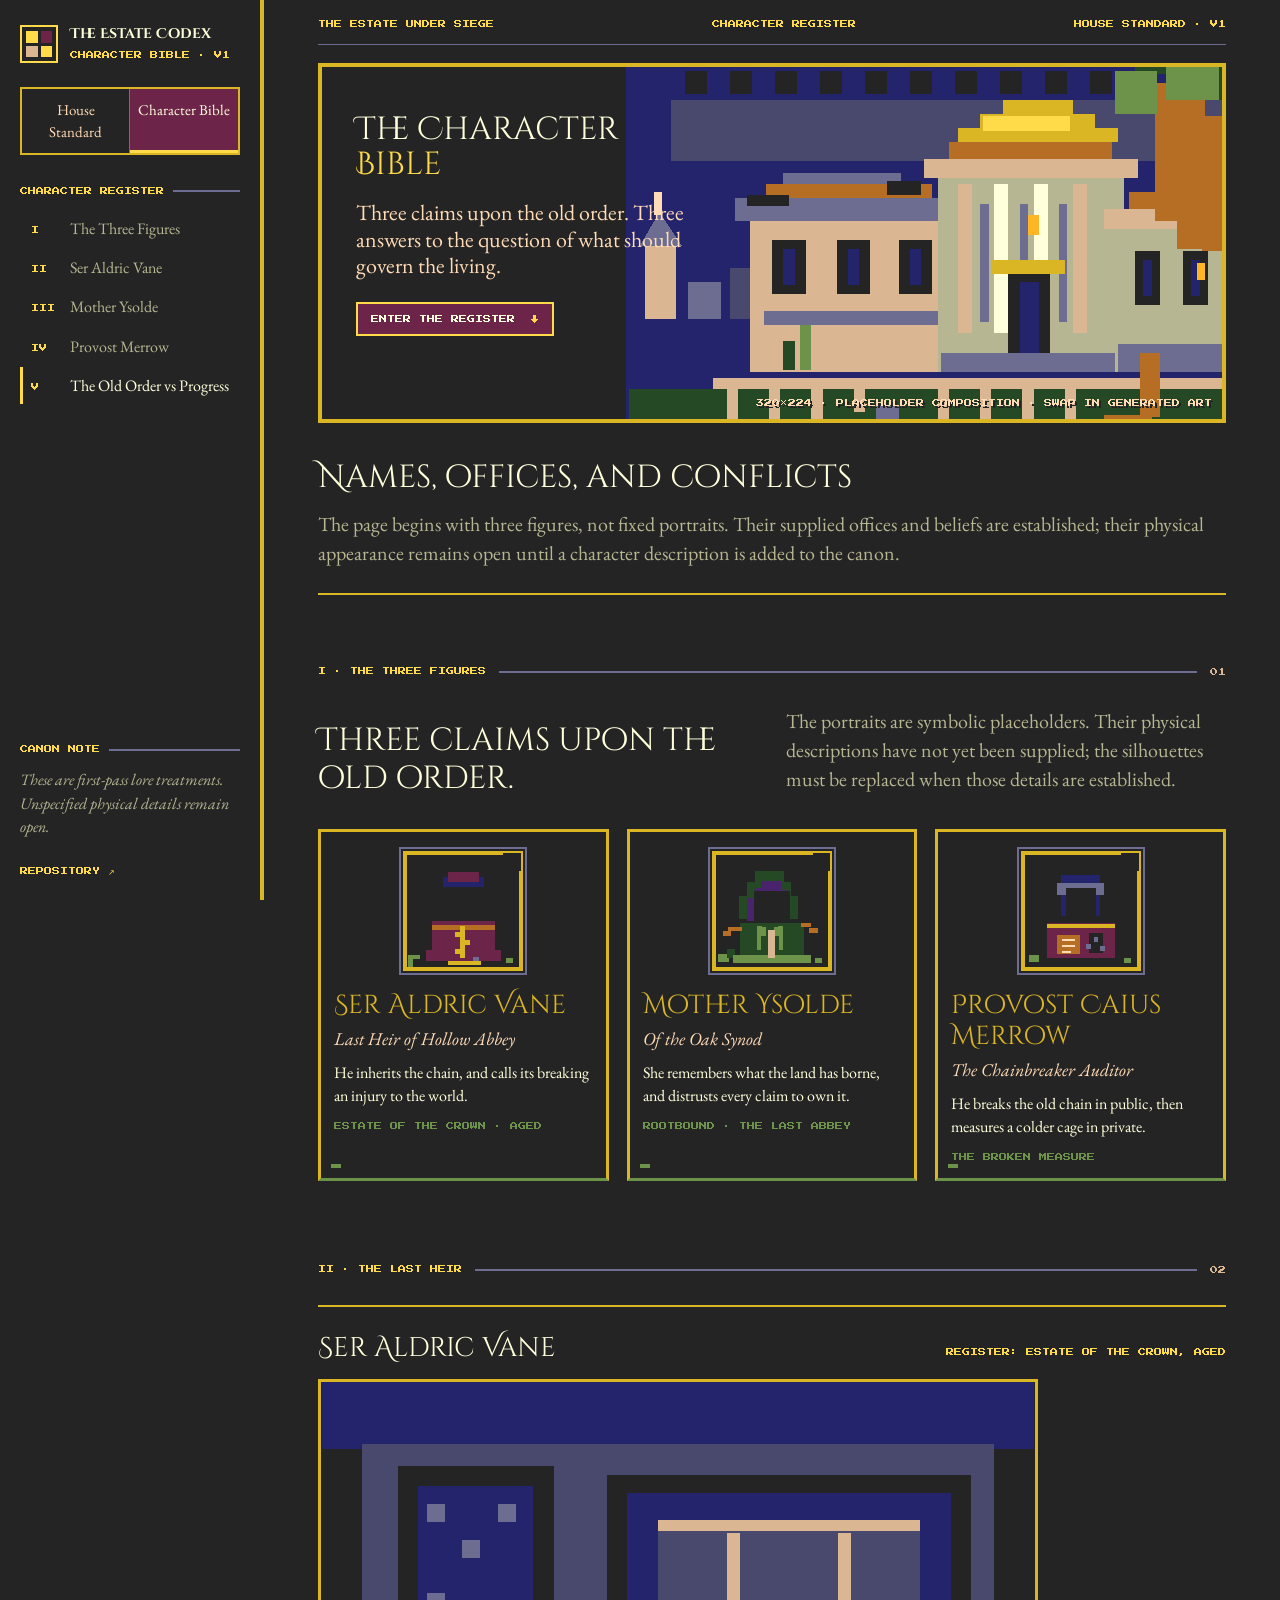
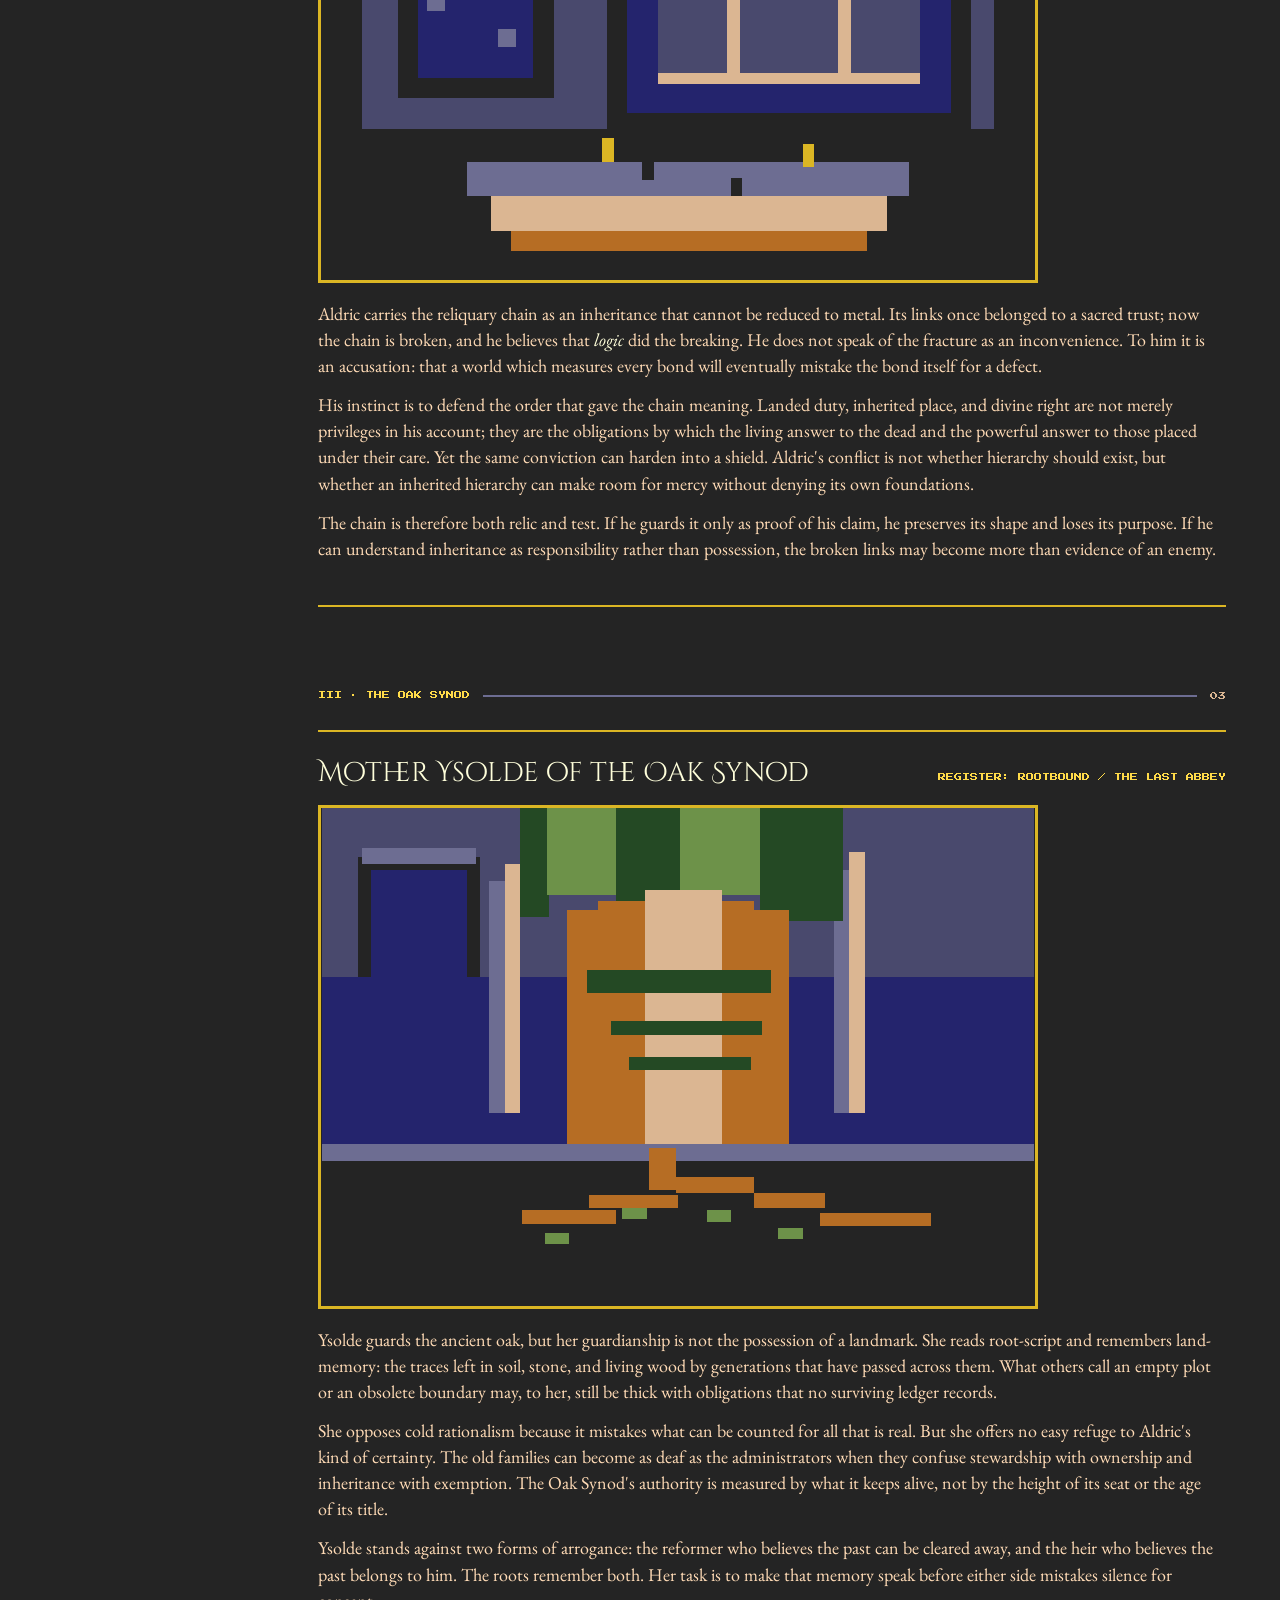
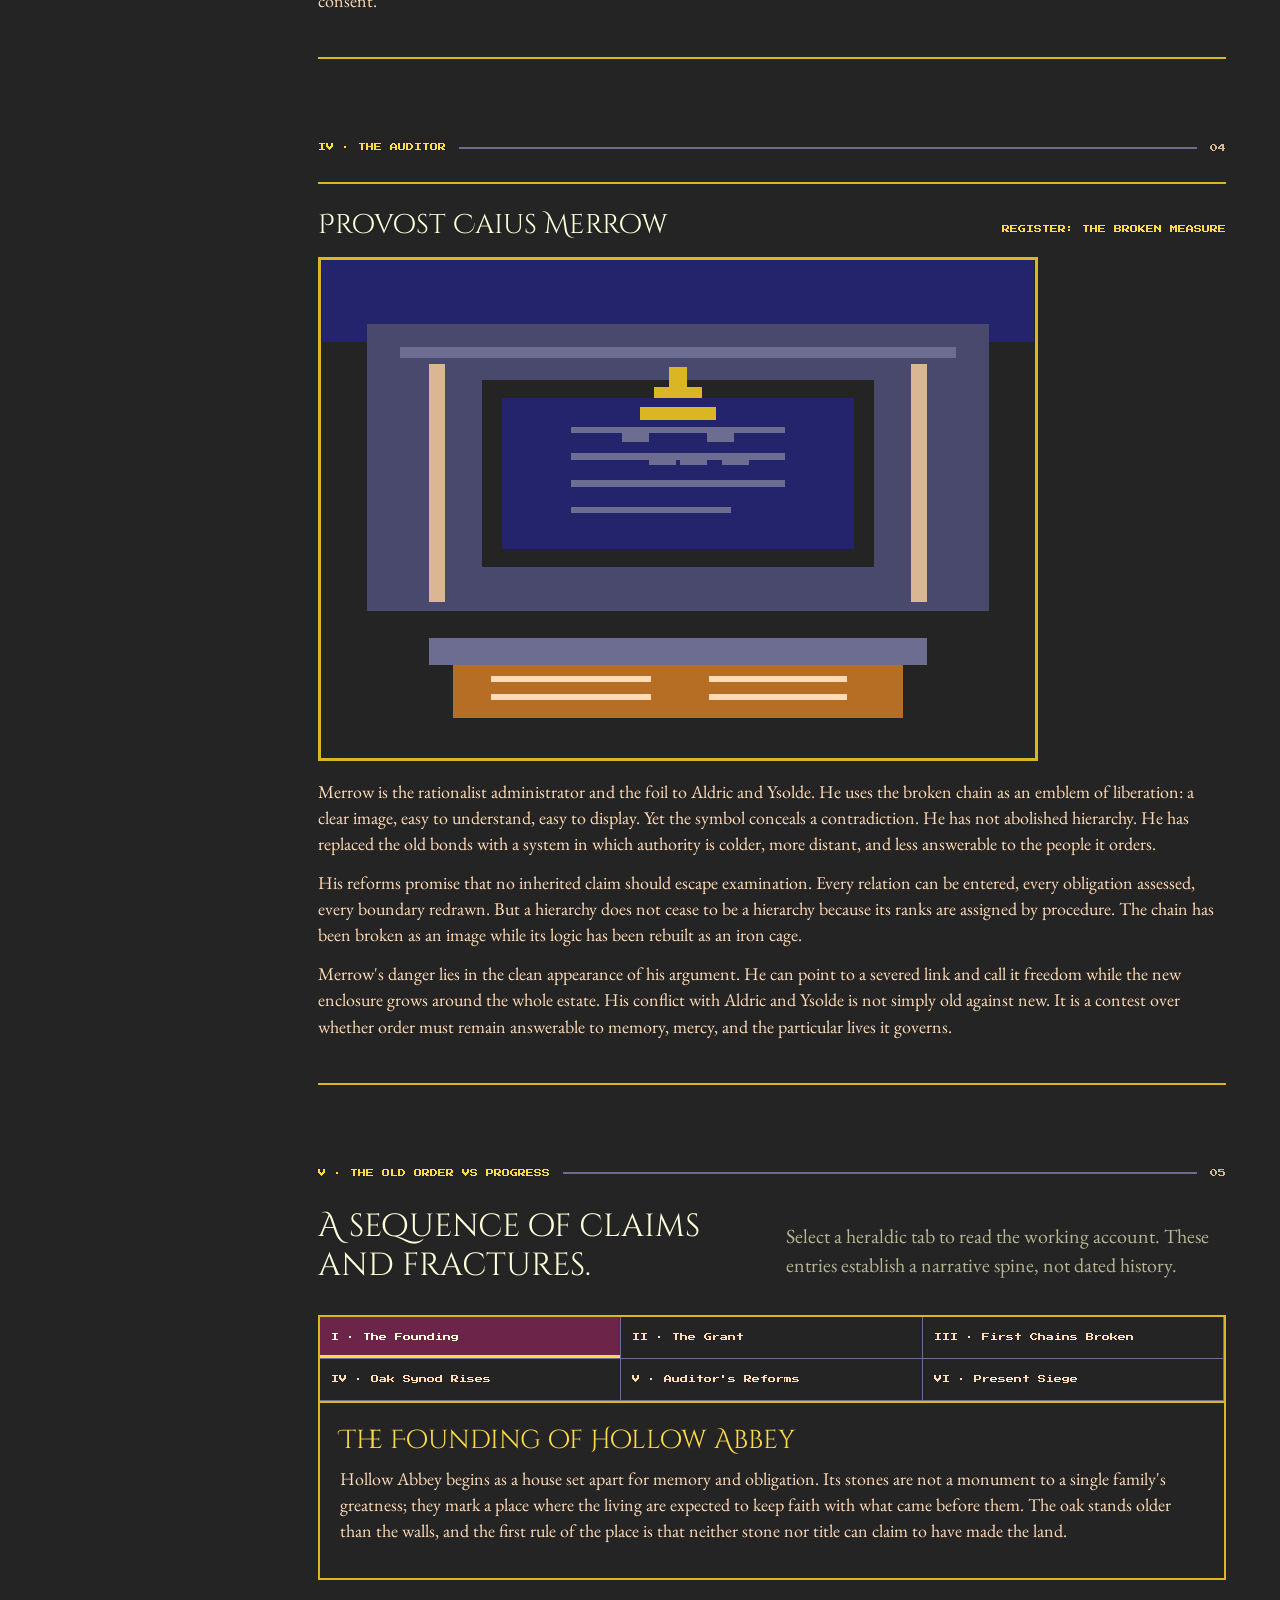
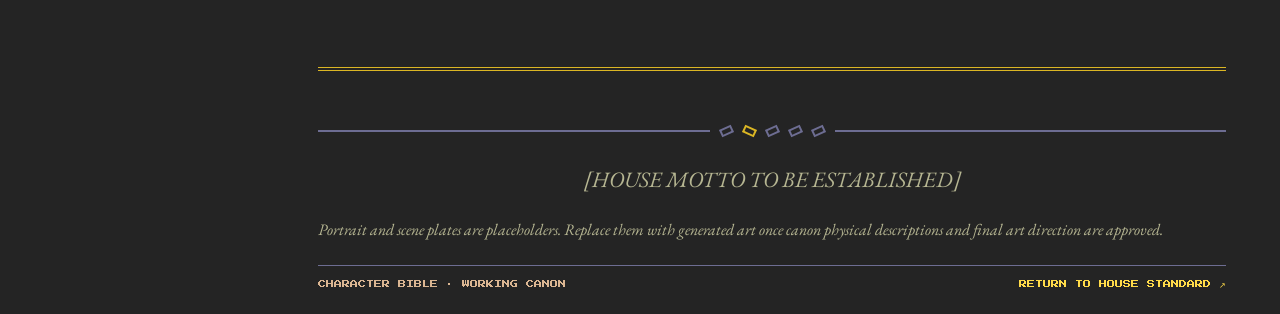
==== commit edc4f094: "Add 320x224 character bible hero composition" ====
--- a/Character-Bible.html
+++ b/Character-Bible.html
@@ -50,9 +50,20 @@
         <span>CHARACTER REGISTER</span>
         <span>HOUSE STANDARD · V1</span>
       </div>
+
+      <section class="hero character-hero">
+        <!-- HERO PLACEHOLDER: 320x224, left third text-safe, right two-thirds estate under siege; swap this SVG for generated art. -->
+        <img class="hero-image" src="assets/house-standard-hero.svg" width="320" height="224" alt="320 by 224 pixel-art composition with a dark, text-safe left third and the estate on the right two-thirds. The storm dithers to the manor's pediment; an ancient oak and broken chain mark the garden edge.">
+        <div class="hero-copy">
+          <h1>The Character<br><em>Bible</em></h1>
+          <p class="hero-deck">Three claims upon the old order. Three answers to the question of what should govern the living.</p>
+          <div class="hero-actions"><a class="seal-link" href="#roll">ENTER THE REGISTER <span>↓</span></a></div>
+        </div>
+        <div class="hero-caption">320×224 · PLACEHOLDER COMPOSITION · SWAP IN GENERATED ART</div>
+      </section>
       <div class="page-intro">
-        <h1>The Character Bible</h1>
-        <p>Three figures stand across the fault line: inherited authority, the memory of the land, and the administration that calls its iron order liberation. Their conflicts are not reducible to a contest between good intentions and bad ones. Each carries a different answer to the question of what should govern human life.</p>
+        <h1>Names, offices, and conflicts</h1>
+        <p>The page begins with three figures, not fixed portraits. Their supplied offices and beliefs are established; their physical appearance remains open until a character description is added to the canon.</p>
       </div>
     </header>
 
--- a/styles.css
+++ b/styles.css
@@ -174,7 +174,7 @@
   width: min(43%, 430px);
   padding: 45px 0 38px 34px;
 }
-.hero h1 { margin: 0; color: var(--bone); font: 400 clamp(30px, 4vw, 48px)/1.12 var(--display-font); }
+.hero h1 { margin: 0; color: var(--bone); font: 400 32px/1.12 var(--display-font); }
 .hero h1 em { color: var(--gilt); font-style: normal; }
 .hero-deck { max-width: 330px; margin: 17px 0 23px; color: var(--parchment); font-size: 22px; line-height: 1.2; }
 .hero-actions { display: flex; flex-wrap: wrap; align-items: center; gap: 18px; }
@@ -214,7 +214,7 @@
 .charter-grid h2, .section-intro h2 {
   margin: 0;
   color: var(--bone);
-  font: 400 clamp(27px, 3vw, 32px)/1.2 var(--display-font);
+  font: 400 32px/1.2 var(--display-font);
 }
 .lead { margin: 18px 0 0; color: var(--gilt); font-size: 23px; }
 .charter-copy p { margin: 0 0 15px; max-width: 730px; }
@@ -278,7 +278,7 @@
 .palette-register:last-of-type { border-bottom: 1px solid var(--line); }
 .palette-heading { display: flex; gap: 14px; align-items: center; margin-bottom: 12px; }
 .palette-heading > span { width: 48px; height: 38px; display: grid; place-items: center; border: 2px solid var(--gilt); color: var(--gilt); font: 8px var(--pixel-font); }
-.palette-heading h3 { margin: 0; color: var(--bone); font: 400 24px var(--display-font); }
+.palette-heading h3 { margin: 0; color: var(--bone); font: 400 26px var(--display-font); }
 .palette-heading small { color: var(--limestone); font-size: 16px; }
 .swatches { display: grid; grid-template-columns: repeat(16, minmax(0, 1fr)); border: 2px solid var(--gold); gap: 1px; background: var(--black); padding: 2px; }
 .swatches i { display: block; aspect-ratio: 1.25 / 1; background: var(--sw); }
@@ -289,7 +289,7 @@
 .atlas-grid { display: grid; grid-template-columns: repeat(3, 1fr); border-top: 2px solid var(--gold); border-left: 1px solid var(--line); }
 .atlas-item { padding: 17px 17px 19px; border-right: 1px solid var(--line); border-bottom: 1px solid var(--line); background: var(--ink); }
 .atlas-item b { color: var(--gilt); font: 8px var(--pixel-font); }
-.atlas-item h3 { margin: 10px 0 4px; color: var(--bone); font: 400 21px var(--display-font); }
+.atlas-item h3 { margin: 10px 0 4px; color: var(--bone); font: 400 26px var(--display-font); }
 .atlas-item p { margin: 0; color: var(--limestone); font-size: 17px; }
 
 .type-specimen { display: grid; grid-template-columns: 1fr 1.2fr .8fr; border-top: 2px solid var(--gold); border-bottom: 2px solid var(--gold); background: var(--ink); }
@@ -356,7 +356,7 @@
 .colophon-bottom a { color: var(--gilt); text-decoration: none; }
 
 .page-intro { padding: 36px 0 25px; border-bottom: 2px solid var(--gold); }
-.page-intro h1 { margin: 0; color: var(--bone); font: 400 clamp(30px, 4vw, 42px)/1.2 var(--display-font); }
+.page-intro h1 { margin: 0; color: var(--bone); font: 400 32px/1.2 var(--display-font); }
 .page-intro p { max-width: 900px; margin: 13px 0 0; color: var(--limestone); font-size: 20px; }
 .character-grid { display: grid; grid-template-columns: repeat(3, minmax(0, 1fr)); gap: 18px; }
 .character-card {
@@ -396,7 +396,7 @@
   border: 2px solid var(--line);
   image-rendering: pixelated;
 }
-.character-card h3 { margin: 0; color: var(--gold); font: 400 22px/1.2 var(--display-font); }
+.character-card h3 { margin: 0; color: var(--gold); font: 400 26px/1.2 var(--display-font); }
 .character-title { margin: 5px 0 9px; color: var(--parchment); font-style: italic; font-size: 18px; }
 .character-hook { margin: 0; color: var(--bone); font-size: 16px; }
 .card-register { display: block; margin-top: 13px; color: var(--moss); font: 8px/1.7 var(--pixel-font); }
@@ -439,7 +439,7 @@
 }
 .timeline-panel { display: none; padding: 22px 20px; border: 2px solid var(--gold); border-top: 0; background: var(--ink); }
 .timeline-panel.active { display: block; }
-.timeline-panel h3 { margin: 0 0 9px; color: var(--gilt); font: 400 24px/1.2 var(--display-font); }
+.timeline-panel h3 { margin: 0 0 9px; color: var(--gilt); font: 400 26px/1.2 var(--display-font); }
 .timeline-panel p { max-width: 900px; margin: 0 0 12px; color: var(--parchment); font-size: 18px; }
 .chain-divider {
   display: flex;
@@ -469,7 +469,7 @@
   .type-specimen > div:nth-child(2) { border-right: 0; }
   .character-grid { gap: 12px; }
   .character-card { padding: 10px; }
-  .character-card h3 { font-size: 20px; }
+  .character-card h3 { font-size: 26px; }
 }
 @media (max-width: 850px) {
   .rail { transform: translateX(-105%); transition: transform .18s ease; width: min(290px, 86vw); }
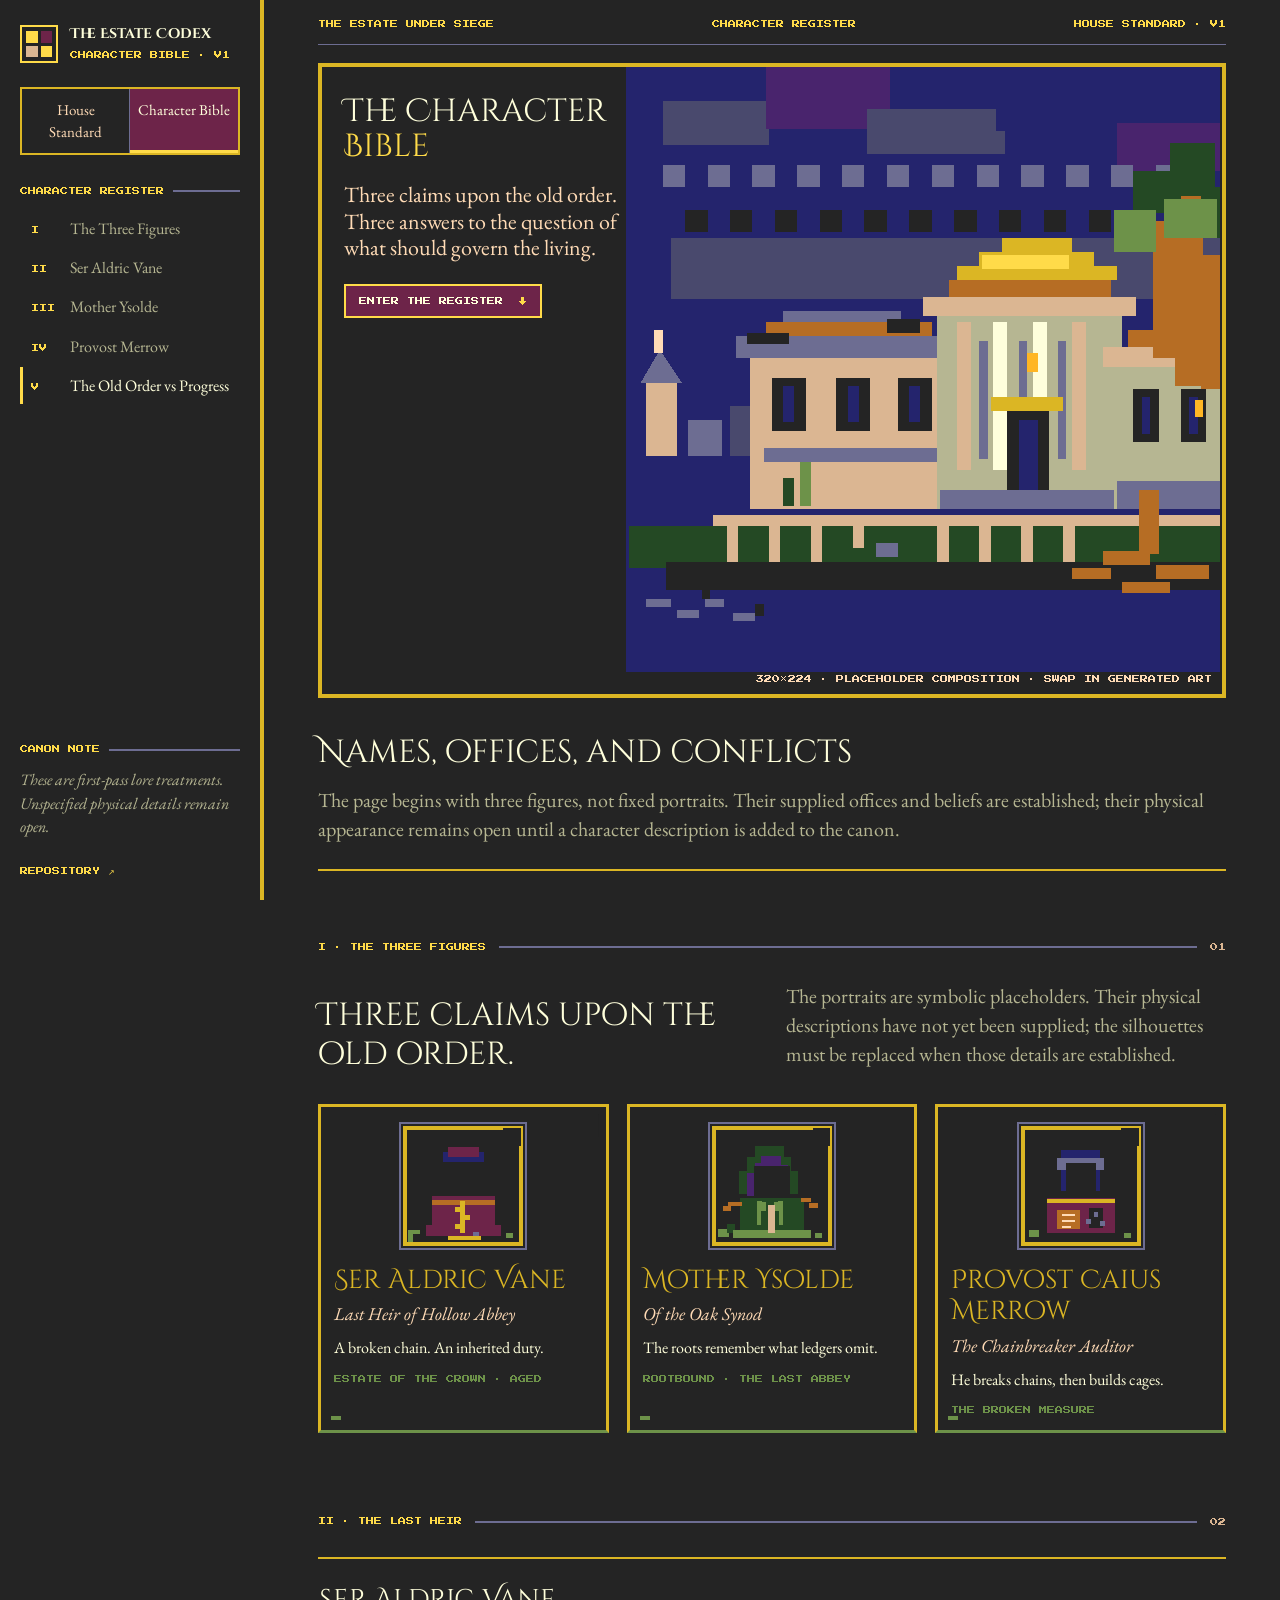
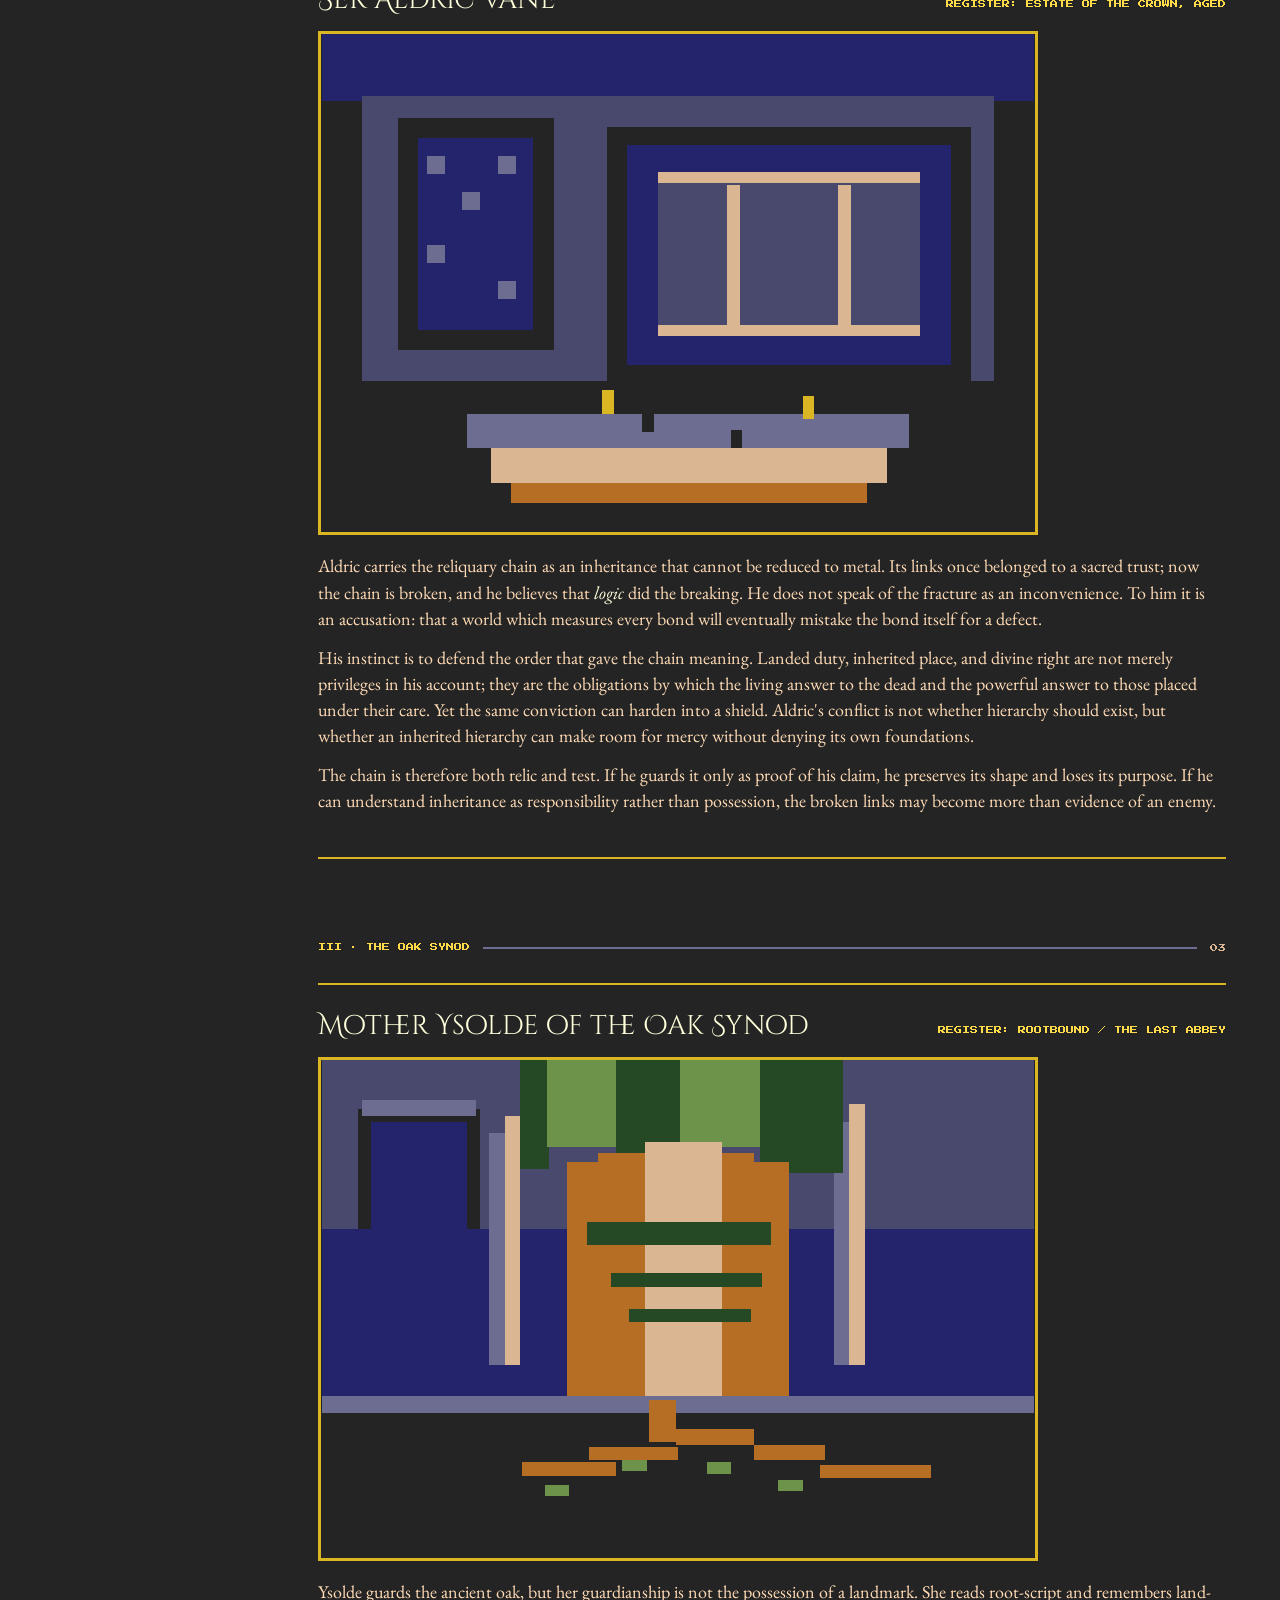
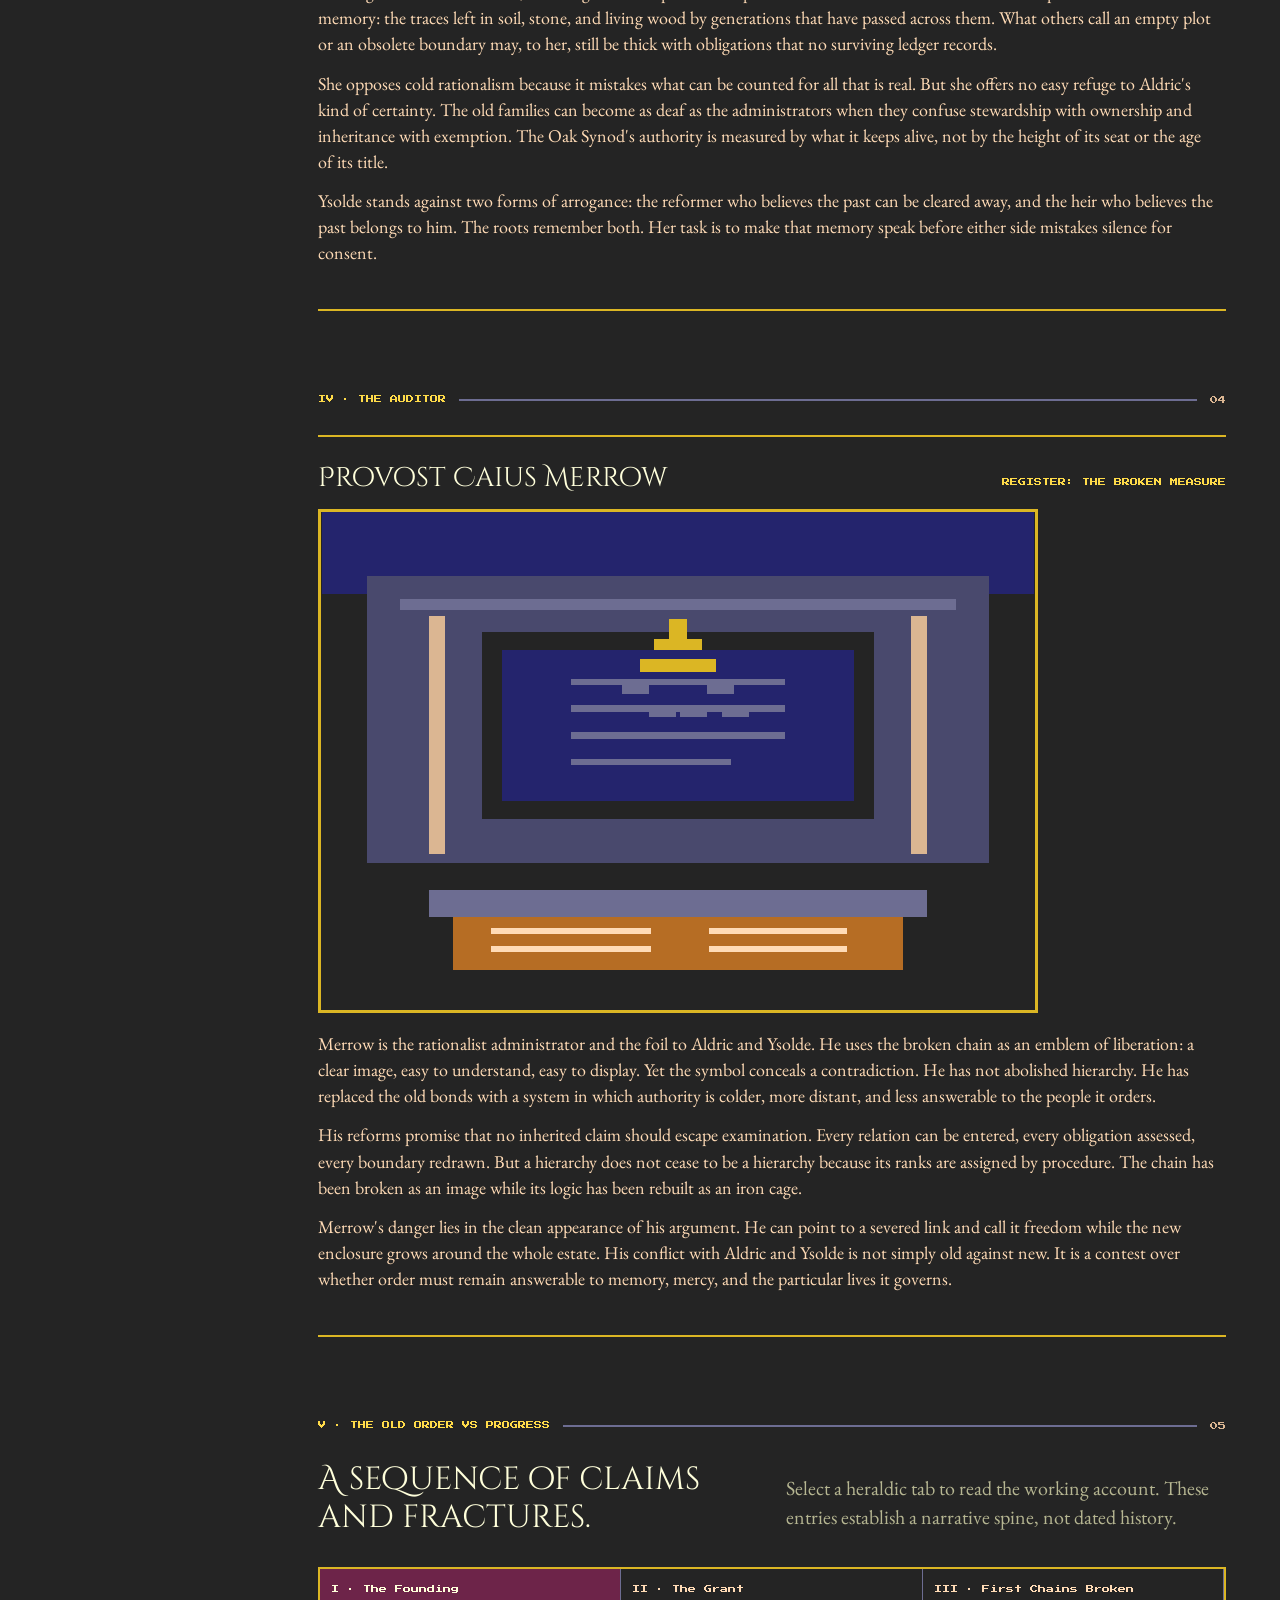
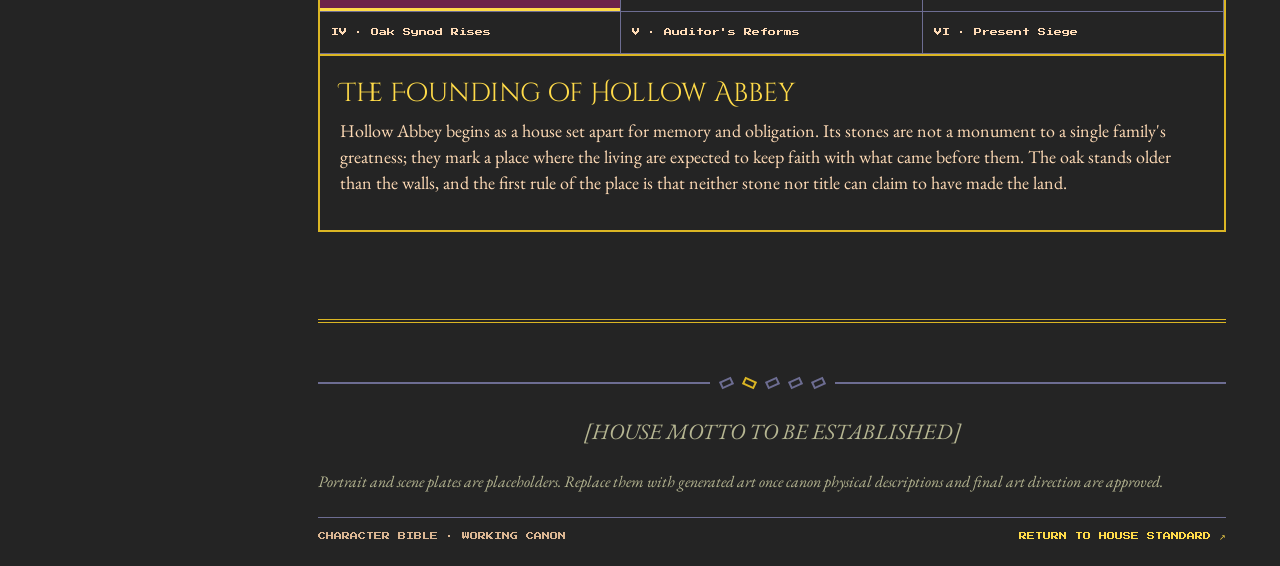
==== commit 1da00735: "Tighten character hooks to one-line card copy" ====
--- a/Character-Bible.html
+++ b/Character-Bible.html
@@ -83,7 +83,7 @@
           <img class="character-portrait" src="assets/character-aldric-portrait.svg" width="128" height="128" alt="Symbolic anonymous bust placeholder for Ser Aldric Vane, with a reliquary chain and chipped gilt frame. Physical features are intentionally unspecified.">
           <h3>Ser Aldric Vane</h3>
           <p class="character-title">Last Heir of Hollow Abbey</p>
-          <p class="character-hook">He inherits the chain, and calls its breaking an injury to the world.</p>
+          <p class="character-hook">A broken chain. An inherited duty.</p>
           <span class="card-register">ESTATE OF THE CROWN · AGED</span>
         </article>
 
@@ -91,7 +91,7 @@
           <img class="character-portrait" src="assets/character-ysolde-portrait.svg" width="128" height="128" alt="Symbolic anonymous bust placeholder for Mother Ysolde, framed by oak roots and moss. Physical features are intentionally unspecified.">
           <h3>Mother Ysolde</h3>
           <p class="character-title">Of the Oak Synod</p>
-          <p class="character-hook">She remembers what the land has borne, and distrusts every claim to own it.</p>
+          <p class="character-hook">The roots remember what ledgers omit.</p>
           <span class="card-register">ROOTBOUND · THE LAST ABBEY</span>
         </article>
 
@@ -99,7 +99,7 @@
           <img class="character-portrait" src="assets/character-merrow-portrait.svg" width="128" height="128" alt="Symbolic anonymous bust placeholder for Provost Caius Merrow, with ledger and broken-chain device. Physical features are intentionally unspecified.">
           <h3>Provost Caius Merrow</h3>
           <p class="character-title">The Chainbreaker Auditor</p>
-          <p class="character-hook">He breaks the old chain in public, then measures a colder cage in private.</p>
+          <p class="character-hook">He breaks chains, then builds cages.</p>
           <span class="card-register">THE BROKEN MEASURE</span>
         </article>
       </div>
--- a/styles.css
+++ b/styles.css
@@ -26,6 +26,7 @@
 }
 
 * { box-sizing: border-box; border-radius: 0 !important; }
+img, svg { image-rendering: pixelated; }
 html { scroll-behavior: smooth; scroll-padding-top: 24px; }
 body {
   margin: 0;
@@ -154,7 +155,9 @@
 .hero {
   position: relative;
   margin-top: 18px;
-  min-height: 360px;
+  width: min(100%, 960px);
+  aspect-ratio: 320 / 224;
+  min-height: 0;
   overflow: hidden;
   border: 4px solid var(--gold);
   background: var(--black);
@@ -165,14 +168,14 @@
   inset: 0;
   width: 100%;
   height: 100%;
-  object-fit: cover;
+  object-fit: fill;
   image-rendering: pixelated;
 }
 .hero-copy {
   position: relative;
   z-index: 1;
-  width: min(43%, 430px);
-  padding: 45px 0 38px 34px;
+  width: 35%;
+  padding: 27px 10px 22px 22px;
 }
 .hero h1 { margin: 0; color: var(--bone); font: 400 32px/1.12 var(--display-font); }
 .hero h1 em { color: var(--gilt); font-style: normal; }
@@ -350,7 +353,7 @@
 .prompt-library em { color: var(--gilt); font: normal 8px var(--pixel-font); text-align: right; }
 
 .colophon { margin-top: 75px; padding: 26px 0 22px; border-top: 4px double var(--gold); }
-.colophon-title { color: var(--gilt); font: 20px var(--display-font); }
+.colophon-title { color: var(--gilt); font: 26px var(--display-font); }
 .colophon p { margin: 7px 0 24px; color: var(--limestone); font-style: italic; }
 .colophon-bottom { display: flex; justify-content: space-between; flex-wrap: wrap; gap: 10px; padding-top: 12px; border-top: 1px solid var(--line); color: var(--stone); font: 8px/1.7 var(--pixel-font); }
 .colophon-bottom a { color: var(--gilt); text-decoration: none; }
@@ -482,10 +485,12 @@
   body { font-size: 17px; }
   main { padding: 0 15px; }
   .masthead-line { font-size: 8px; }
-  .hero { min-height: 330px; }
-  .hero-copy { width: 76%; padding: 30px 8px 25px 16px; }
+  .hero { width: 100%; aspect-ratio: auto; min-height: 0; }
+  .hero-image { position: relative; display: block; width: 100%; height: auto; object-fit: contain; }
+  .hero-copy { width: 100%; padding: 16px; background: var(--black); }
   .hero h1 { font-size: 30px; }
-  .hero-deck { max-width: 245px; font-size: 18px; }
+  .hero-deck { max-width: 100%; font-size: 18px; }
+  .hero-caption { position: relative; right: auto; bottom: auto; padding: 9px 12px; text-align: left; background: var(--black); }
   .opening-note p { font-size: 18px; }
   .codex-section { padding-top: 52px; }
   .chapter { font-size: 8px; }
